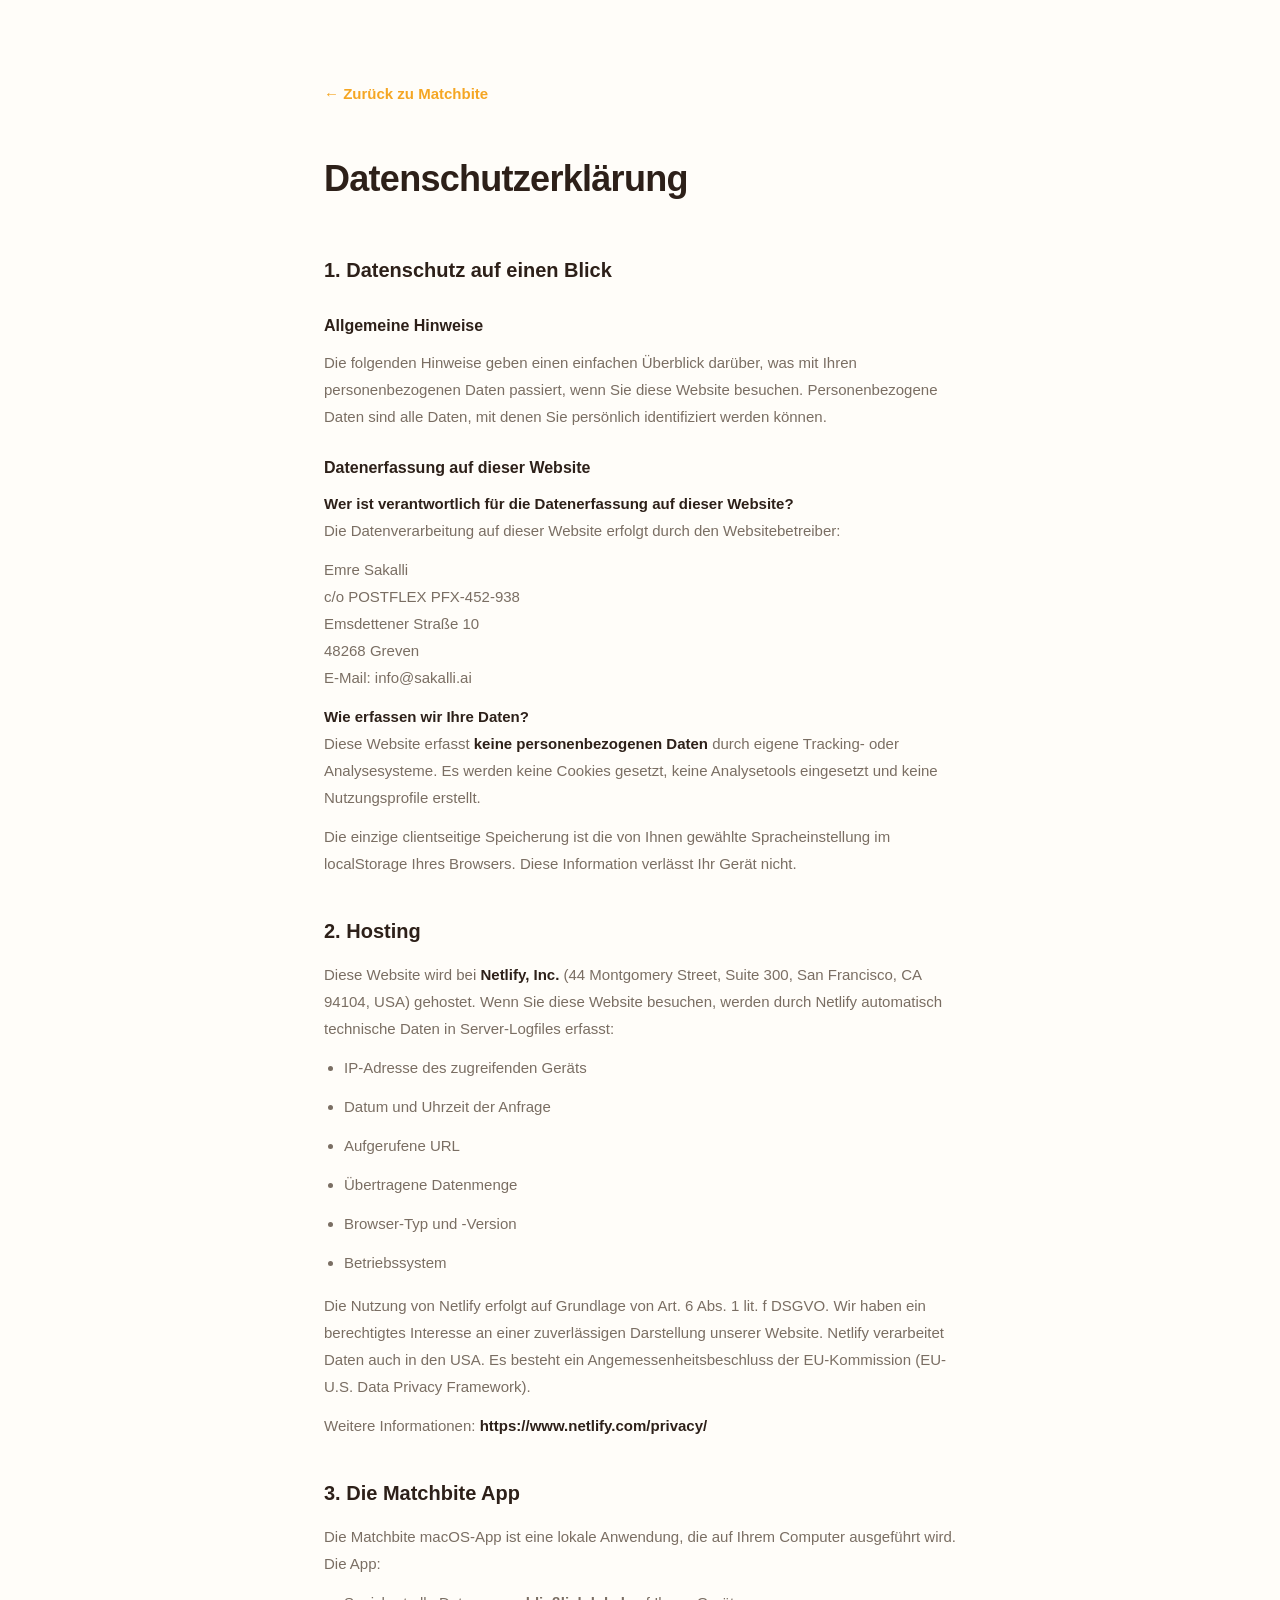
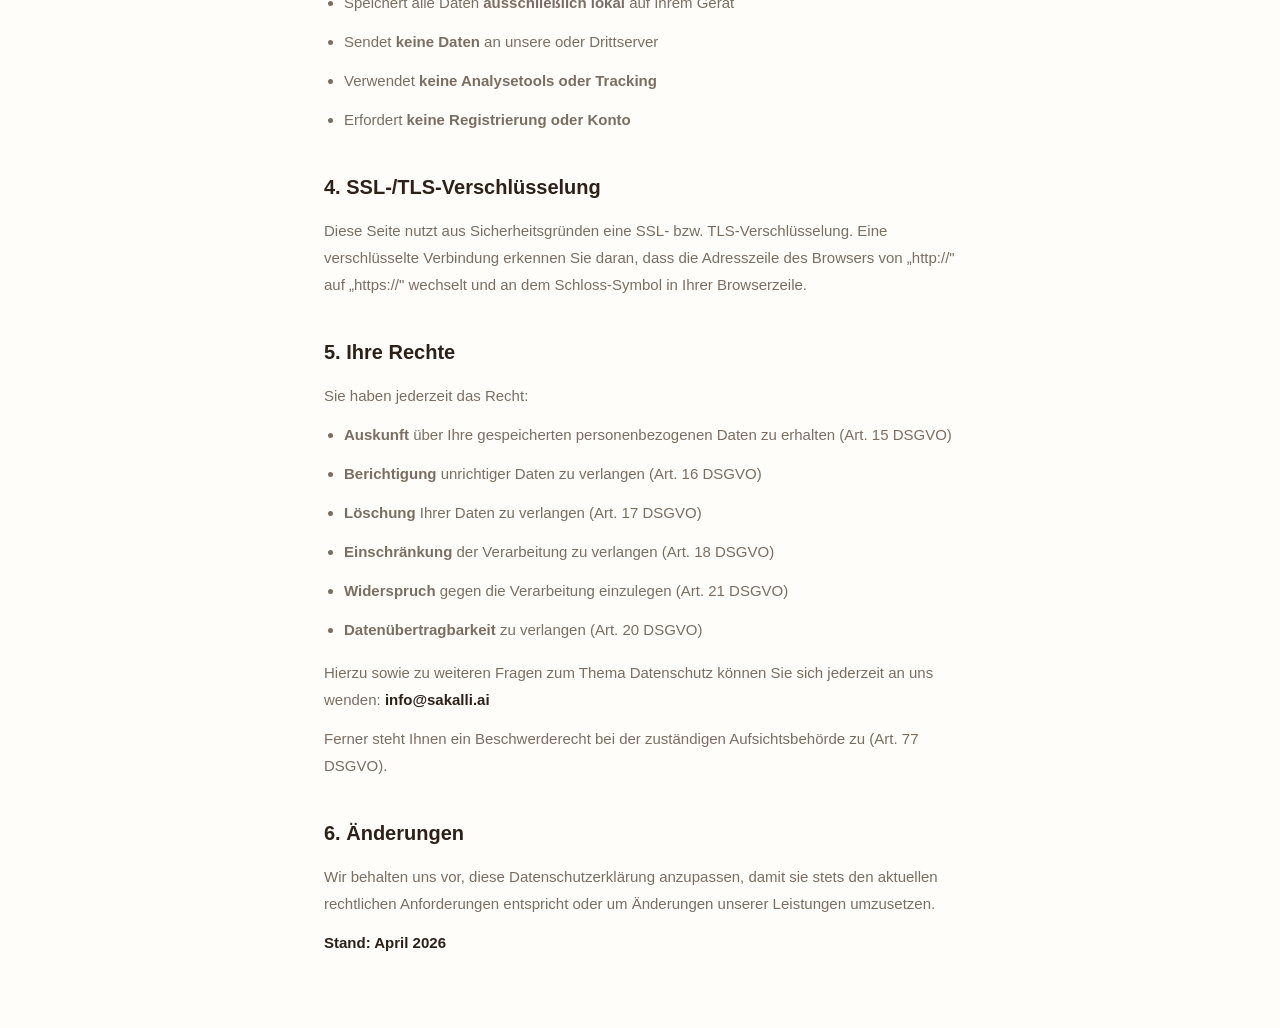
==== datenschutz.html @ 23c4bcbc "Add Impressum and Datenschutz pages Legal requirement for German websites (TMG/DSGVO). Footer links " ====
<!DOCTYPE html>
<html lang="de">
<head>
    <meta charset="UTF-8">
    <meta name="viewport" content="width=device-width, initial-scale=1.0">
    <title>Datenschutzerklärung — Matchbite</title>
    <meta name="robots" content="noindex">
    <link rel="stylesheet" href="css/style.css">
    <link rel="icon" type="image/png" sizes="32x32" href="assets/favicon-32x32.png">
    <style>
        body { overflow: auto; height: auto; }
        .legal-page {
            max-width: 680px;
            margin: 0 auto;
            padding: 80px 24px 60px;
            line-height: 1.8;
        }
        .legal-page a.back {
            display: inline-block;
            margin-bottom: 40px;
            color: var(--amber);
            font-weight: 600;
            font-size: 15px;
        }
        .legal-page a.back:hover { text-decoration: underline; }
        .legal-page h1 {
            font-size: 36px;
            font-weight: 800;
            letter-spacing: -0.02em;
            margin-bottom: 40px;
        }
        .legal-page h2 {
            font-size: 20px;
            font-weight: 700;
            margin-top: 36px;
            margin-bottom: 12px;
        }
        .legal-page h3 {
            font-size: 16px;
            font-weight: 600;
            margin-top: 24px;
            margin-bottom: 8px;
        }
        .legal-page p, .legal-page li { margin-bottom: 12px; color: var(--text-muted); font-size: 15px; }
        .legal-page p strong { color: var(--text-dark); }
        .legal-page ul { padding-left: 20px; margin-bottom: 16px; }
    </style>
</head>
<body>
    <div class="legal-page">
        <a href="/" class="back">&larr; Zurück zu Matchbite</a>
        <h1>Datenschutzerklärung</h1>

        <h2>1. Datenschutz auf einen Blick</h2>

        <h3>Allgemeine Hinweise</h3>
        <p>
            Die folgenden Hinweise geben einen einfachen Überblick darüber, was mit Ihren personenbezogenen Daten passiert, wenn Sie diese Website besuchen. Personenbezogene Daten sind alle Daten, mit denen Sie persönlich identifiziert werden können.
        </p>

        <h3>Datenerfassung auf dieser Website</h3>
        <p>
            <strong>Wer ist verantwortlich für die Datenerfassung auf dieser Website?</strong><br>
            Die Datenverarbeitung auf dieser Website erfolgt durch den Websitebetreiber:
        </p>
        <p>
            Emre Sakalli<br>
            c/o POSTFLEX PFX-452-938<br>
            Emsdettener Straße 10<br>
            48268 Greven<br>
            E-Mail: info@sakalli.ai
        </p>

        <p>
            <strong>Wie erfassen wir Ihre Daten?</strong><br>
            Diese Website erfasst <strong>keine personenbezogenen Daten</strong> durch eigene Tracking- oder Analysesysteme. Es werden keine Cookies gesetzt, keine Analysetools eingesetzt und keine Nutzungsprofile erstellt.
        </p>
        <p>
            Die einzige clientseitige Speicherung ist die von Ihnen gewählte Spracheinstellung im localStorage Ihres Browsers. Diese Information verlässt Ihr Gerät nicht.
        </p>

        <h2>2. Hosting</h2>
        <p>
            Diese Website wird bei <strong>Netlify, Inc.</strong> (44 Montgomery Street, Suite 300, San Francisco, CA 94104, USA) gehostet. Wenn Sie diese Website besuchen, werden durch Netlify automatisch technische Daten in Server-Logfiles erfasst:
        </p>
        <ul>
            <li>IP-Adresse des zugreifenden Geräts</li>
            <li>Datum und Uhrzeit der Anfrage</li>
            <li>Aufgerufene URL</li>
            <li>Übertragene Datenmenge</li>
            <li>Browser-Typ und -Version</li>
            <li>Betriebssystem</li>
        </ul>
        <p>
            Die Nutzung von Netlify erfolgt auf Grundlage von Art. 6 Abs. 1 lit. f DSGVO. Wir haben ein berechtigtes Interesse an einer zuverlässigen Darstellung unserer Website. Netlify verarbeitet Daten auch in den USA. Es besteht ein Angemessenheitsbeschluss der EU-Kommission (EU-U.S. Data Privacy Framework).
        </p>
        <p>
            Weitere Informationen: <strong>https://www.netlify.com/privacy/</strong>
        </p>

        <h2>3. Die Matchbite App</h2>
        <p>
            Die Matchbite macOS-App ist eine lokale Anwendung, die auf Ihrem Computer ausgeführt wird. Die App:
        </p>
        <ul>
            <li>Speichert alle Daten <strong>ausschließlich lokal</strong> auf Ihrem Gerät</li>
            <li>Sendet <strong>keine Daten</strong> an unsere oder Drittserver</li>
            <li>Verwendet <strong>keine Analysetools oder Tracking</strong></li>
            <li>Erfordert <strong>keine Registrierung oder Konto</strong></li>
        </ul>

        <h2>4. SSL-/TLS-Verschlüsselung</h2>
        <p>
            Diese Seite nutzt aus Sicherheitsgründen eine SSL- bzw. TLS-Verschlüsselung. Eine verschlüsselte Verbindung erkennen Sie daran, dass die Adresszeile des Browsers von „http://" auf „https://" wechselt und an dem Schloss-Symbol in Ihrer Browserzeile.
        </p>

        <h2>5. Ihre Rechte</h2>
        <p>Sie haben jederzeit das Recht:</p>
        <ul>
            <li><strong>Auskunft</strong> über Ihre gespeicherten personenbezogenen Daten zu erhalten (Art. 15 DSGVO)</li>
            <li><strong>Berichtigung</strong> unrichtiger Daten zu verlangen (Art. 16 DSGVO)</li>
            <li><strong>Löschung</strong> Ihrer Daten zu verlangen (Art. 17 DSGVO)</li>
            <li><strong>Einschränkung</strong> der Verarbeitung zu verlangen (Art. 18 DSGVO)</li>
            <li><strong>Widerspruch</strong> gegen die Verarbeitung einzulegen (Art. 21 DSGVO)</li>
            <li><strong>Datenübertragbarkeit</strong> zu verlangen (Art. 20 DSGVO)</li>
        </ul>
        <p>
            Hierzu sowie zu weiteren Fragen zum Thema Datenschutz können Sie sich jederzeit an uns wenden: <strong>info@sakalli.ai</strong>
        </p>
        <p>
            Ferner steht Ihnen ein Beschwerderecht bei der zuständigen Aufsichtsbehörde zu (Art. 77 DSGVO).
        </p>

        <h2>6. Änderungen</h2>
        <p>
            Wir behalten uns vor, diese Datenschutzerklärung anzupassen, damit sie stets den aktuellen rechtlichen Anforderungen entspricht oder um Änderungen unserer Leistungen umzusetzen.
        </p>
        <p><strong>Stand: April 2026</strong></p>
    </div>
</body>
</html>
---- css/style.css ----
/* ===== VARIABLES ===== */
:root {
    --amber: #F5A623;
    --amber-light: #FFECD2;
    --amber-dark: #D4891A;
    --coral: #FF6B6B;
    --bg-cream: #FFFDF9;
    --bg-warm: #FFF8F0;
    --bg-gradient: linear-gradient(135deg, #FFF8F0 0%, #FFECD2 50%, #FFE0E0 100%);
    --text-dark: #2D2019;
    --text-muted: #7A6E63;
    --text-light: #A89888;
    --white: #FFFFFF;
    --shadow-sm: 0 2px 8px rgba(45, 32, 25, 0.06);
    --shadow-md: 0 4px 20px rgba(45, 32, 25, 0.1);
    --shadow-lg: 0 8px 40px rgba(45, 32, 25, 0.12);
    --shadow-glow: 0 4px 30px rgba(245, 166, 35, 0.3);
    --radius-sm: 8px;
    --radius-md: 12px;
    --radius-lg: 20px;
    --transition: 0.3s cubic-bezier(0.4, 0, 0.2, 1);
}

/* ===== RESET ===== */
*, *::before, *::after { margin: 0; padding: 0; box-sizing: border-box; }
html { -webkit-text-size-adjust: 100%; }
body {
    font-family: -apple-system, BlinkMacSystemFont, 'SF Pro Display', 'Segoe UI', Roboto, Helvetica, Arial, sans-serif;
    color: var(--text-dark);
    background-color: var(--bg-cream);
    line-height: 1.6;
    overflow: hidden;
    height: 100vh;
    -webkit-font-smoothing: antialiased;
    -moz-osx-font-smoothing: grayscale;
}
img { max-width: 100%; height: auto; display: block; }
a { color: inherit; text-decoration: none; }
button { border: none; background: none; cursor: pointer; font: inherit; color: inherit; }

/* ===== AMBIENT BACKGROUND ===== */

/* Grain texture overlay — subtle premium film grain */
.grain-overlay {
    position: fixed;
    inset: 0;
    z-index: 300;
    pointer-events: none;
    opacity: 0.3;
    mix-blend-mode: multiply;
    background-image: url("data:image/svg+xml,%3Csvg viewBox='0 0 256 256' xmlns='http://www.w3.org/2000/svg'%3E%3Cfilter id='n'%3E%3CfeTurbulence type='fractalNoise' baseFrequency='0.85' numOctaves='4' stitchTiles='stitch'/%3E%3C/filter%3E%3Crect width='100%25' height='100%25' filter='url(%23n)' opacity='1'/%3E%3C/svg%3E");
    background-repeat: repeat;
    background-size: 180px 180px;
}

/* Animated gradient orbs — living background */
.ambient-orbs {
    position: fixed;
    inset: 0;
    z-index: 50;
    pointer-events: none;
    overflow: hidden;
}

.ambient-orb {
    position: absolute;
    border-radius: 50%;
    filter: blur(80px);
    opacity: 0;
    will-change: transform, opacity;
    transition: opacity 1.5s ease;
}

.ambient-orbs.active .ambient-orb {
    opacity: 1;
}

.ambient-orb:nth-child(1) {
    width: 500px; height: 500px;
    background: radial-gradient(circle, rgba(245, 166, 35, 0.2) 0%, transparent 70%);
    top: -10%; right: -5%;
    animation: orbFloat1 18s ease-in-out infinite;
}

.ambient-orb:nth-child(2) {
    width: 450px; height: 450px;
    background: radial-gradient(circle, rgba(255, 140, 100, 0.15) 0%, transparent 70%);
    bottom: -8%; left: -5%;
    animation: orbFloat2 22s ease-in-out infinite;
}

.ambient-orb:nth-child(3) {
    width: 350px; height: 350px;
    background: radial-gradient(circle, rgba(255, 107, 107, 0.1) 0%, transparent 70%);
    top: 40%; left: 30%;
    animation: orbFloat3 25s ease-in-out infinite;
}

.ambient-orb:nth-child(4) {
    width: 300px; height: 300px;
    background: radial-gradient(circle, rgba(245, 200, 80, 0.12) 0%, transparent 70%);
    top: 15%; left: 55%;
    animation: orbFloat4 20s ease-in-out infinite;
}

@keyframes orbFloat1 {
    0%, 100% { transform: translate(0, 0) scale(1); }
    25% { transform: translate(-60px, 40px) scale(1.1); }
    50% { transform: translate(-30px, 80px) scale(0.95); }
    75% { transform: translate(40px, 30px) scale(1.05); }
}

@keyframes orbFloat2 {
    0%, 100% { transform: translate(0, 0) scale(1); }
    25% { transform: translate(50px, -30px) scale(1.08); }
    50% { transform: translate(80px, -60px) scale(0.92); }
    75% { transform: translate(20px, -40px) scale(1.12); }
}

@keyframes orbFloat3 {
    0%, 100% { transform: translate(0, 0) scale(1); }
    33% { transform: translate(-70px, -50px) scale(1.15); }
    66% { transform: translate(50px, 30px) scale(0.9); }
}

@keyframes orbFloat4 {
    0%, 100% { transform: translate(0, 0) scale(1); }
    33% { transform: translate(40px, 50px) scale(0.9); }
    66% { transform: translate(-50px, -30px) scale(1.1); }
}

/* Floating food emojis — ghostly, thematic */
.floating-foods {
    position: fixed;
    inset: 0;
    z-index: 51;
    pointer-events: none;
    overflow: hidden;
}

.floating-food {
    position: absolute;
    font-size: 28px;
    opacity: 0;
    filter: blur(1px);
    will-change: transform;
    transition: opacity 1.5s ease;
    user-select: none;
}

.floating-foods.active .floating-food {
    opacity: 0.08;
}

.floating-food:nth-child(1) { top: 8%; left: 82%; font-size: 32px; animation: foodDrift1 28s linear infinite; }
.floating-food:nth-child(2) { top: 72%; left: 8%; font-size: 24px; animation: foodDrift2 34s linear infinite; }
.floating-food:nth-child(3) { top: 25%; left: 70%; font-size: 20px; animation: foodDrift3 30s linear infinite; }
.floating-food:nth-child(4) { top: 85%; left: 55%; font-size: 26px; animation: foodDrift4 26s linear infinite; }
.floating-food:nth-child(5) { top: 45%; left: 88%; font-size: 22px; animation: foodDrift1 32s linear infinite reverse; }
.floating-food:nth-child(6) { top: 15%; left: 35%; font-size: 18px; animation: foodDrift3 36s linear infinite reverse; }
.floating-food:nth-child(7) { top: 60%; left: 75%; font-size: 30px; animation: foodDrift2 24s linear infinite; }
.floating-food:nth-child(8) { top: 35%; left: 12%; font-size: 22px; animation: foodDrift4 38s linear infinite reverse; }

@keyframes foodDrift1 {
    0%   { transform: translate(0, 0) rotate(0deg); }
    25%  { transform: translate(-30px, -40px) rotate(15deg); }
    50%  { transform: translate(20px, -70px) rotate(-10deg); }
    75%  { transform: translate(-10px, -30px) rotate(20deg); }
    100% { transform: translate(0, 0) rotate(0deg); }
}

@keyframes foodDrift2 {
    0%   { transform: translate(0, 0) rotate(0deg); }
    25%  { transform: translate(40px, 25px) rotate(-12deg); }
    50%  { transform: translate(-20px, 50px) rotate(8deg); }
    75%  { transform: translate(30px, 20px) rotate(-18deg); }
    100% { transform: translate(0, 0) rotate(0deg); }
}

@keyframes foodDrift3 {
    0%   { transform: translate(0, 0) rotate(0deg); }
    33%  { transform: translate(-50px, 30px) rotate(22deg); }
    66%  { transform: translate(30px, -40px) rotate(-15deg); }
    100% { transform: translate(0, 0) rotate(0deg); }
}

@keyframes foodDrift4 {
    0%   { transform: translate(0, 0) rotate(0deg); }
    33%  { transform: translate(25px, -55px) rotate(-20deg); }
    66%  { transform: translate(-40px, 20px) rotate(12deg); }
    100% { transform: translate(0, 0) rotate(0deg); }
}

/* Mouse glow — interactive warmth */
.cursor-glow {
    position: fixed;
    width: 400px; height: 400px;
    border-radius: 50%;
    background: radial-gradient(circle, rgba(245, 166, 35, 0.07) 0%, transparent 65%);
    pointer-events: none;
    z-index: 52;
    transform: translate(-50%, -50%);
    transition: opacity 0.4s ease;
    opacity: 0;
    will-change: left, top;
}

.cursor-glow.active {
    opacity: 1;
}

/* Reduced motion: disable ambient animations */
@media (prefers-reduced-motion: reduce) {
    .ambient-orb, .floating-food { animation: none !important; }
    .cursor-glow { display: none; }
    .grain-overlay { opacity: 0.15; }
}

/* ===== PANELS (stacked, fixed) ===== */
.panel {
    position: fixed;
    inset: 0;
    width: 100%;
    height: 100vh;
    display: flex;
    align-items: center;
    justify-content: center;
    padding: 60px 80px 60px 232px;
    background: #FFF8F0;
    z-index: 1;
    opacity: 0;
    pointer-events: none;
    transform: translateY(100%) scale(0.95);
    will-change: transform, opacity;
}

/* === SECTION BACKGROUNDS — warm color story === */
/* Each panel has layered gradients + soft blobs for depth */

/* Hero: Einladend, warm, golden-peach — "Willkommen" */
#hero {
    background:
        radial-gradient(ellipse 80% 60% at 75% 20%, rgba(255, 200, 120, 0.25) 0%, transparent 60%),
        radial-gradient(ellipse 60% 80% at 15% 80%, rgba(255, 140, 140, 0.12) 0%, transparent 55%),
        radial-gradient(ellipse 50% 50% at 50% 50%, rgba(245, 166, 35, 0.06) 0%, transparent 70%),
        linear-gradient(155deg, #FFFCF5 0%, #FFF3E0 30%, #FFECD2 55%, #FFE4CC 75%, #FFE0D8 100%);
}

/* Problem: Leicht frustriert, wärmer/rötlicher — "Das kennt jeder" */
#problem {
    background:
        radial-gradient(ellipse 70% 50% at 80% 30%, rgba(255, 160, 130, 0.15) 0%, transparent 60%),
        radial-gradient(ellipse 60% 70% at 20% 75%, rgba(245, 166, 35, 0.1) 0%, transparent 55%),
        radial-gradient(ellipse 40% 40% at 50% 10%, rgba(255, 107, 107, 0.06) 0%, transparent 60%),
        linear-gradient(160deg, #FFF8F0 0%, #FFF0E5 25%, #FFE8D8 50%, #FFDFD0 80%, #FFE5DD 100%);
}

/* How it works: Klar, frisch, lösungsorientiert — "So einfach" */
#how-it-works {
    background:
        radial-gradient(ellipse 70% 60% at 25% 25%, rgba(245, 200, 100, 0.15) 0%, transparent 55%),
        radial-gradient(ellipse 50% 60% at 80% 70%, rgba(255, 220, 180, 0.18) 0%, transparent 55%),
        radial-gradient(ellipse 80% 40% at 50% 100%, rgba(245, 166, 35, 0.05) 0%, transparent 50%),
        linear-gradient(145deg, #FFFDF7 0%, #FFF9EE 30%, #FFF5E4 55%, #FFEED4 80%, #FFF2E0 100%);
}

/* Features: Selbstbewusst, warm-golden — "Alles was du brauchst" */
#features {
    background:
        radial-gradient(ellipse 60% 55% at 70% 25%, rgba(245, 180, 80, 0.14) 0%, transparent 55%),
        radial-gradient(ellipse 65% 65% at 25% 70%, rgba(255, 190, 140, 0.12) 0%, transparent 55%),
        radial-gradient(ellipse 40% 40% at 90% 85%, rgba(255, 140, 100, 0.06) 0%, transparent 50%),
        linear-gradient(150deg, #FFF9F0 0%, #FFF2E2 30%, #FFEBD0 55%, #FFE6C8 80%, #FFEAD5 100%);
}

/* Download: Reich, einladend, emotional — "Jetzt loslegen" */
#download {
    background:
        radial-gradient(ellipse 60% 60% at 50% 40%, rgba(245, 166, 35, 0.15) 0%, transparent 55%),
        radial-gradient(ellipse 80% 50% at 20% 20%, rgba(255, 180, 120, 0.18) 0%, transparent 55%),
        radial-gradient(ellipse 70% 50% at 85% 80%, rgba(255, 140, 140, 0.1) 0%, transparent 55%),
        linear-gradient(140deg, #FFF5E8 0%, #FFECD2 25%, #FFE2C0 50%, #FFDCB8 75%, #FFE3CC 100%);
}

/* Active panel: fully visible */
.panel.active {
    opacity: 1;
    pointer-events: all;
    z-index: 5;
    transform: translateY(0) scale(1);
}

/* Panel sliding IN from below (scroll down) */
.panel.slide-in-up {
    z-index: 10;
    pointer-events: none;
    animation: slideInUp 0.75s cubic-bezier(0.16, 1, 0.3, 1) forwards;
}

/* Panel sliding IN from above (scroll up) */
.panel.slide-in-down {
    z-index: 10;
    pointer-events: none;
    animation: slideInDown 0.75s cubic-bezier(0.16, 1, 0.3, 1) forwards;
}

/* Panel sliding OUT to top (scroll down) */
.panel.slide-out-up {
    z-index: 5;
    pointer-events: none;
    animation: slideOutUp 0.75s cubic-bezier(0.16, 1, 0.3, 1) forwards;
}

/* Panel sliding OUT to bottom (scroll up) */
.panel.slide-out-down {
    z-index: 5;
    pointer-events: none;
    animation: slideOutDown 0.75s cubic-bezier(0.16, 1, 0.3, 1) forwards;
}

@keyframes slideInUp {
    0% { transform: translateY(100%); opacity: 1; }
    100% { transform: translateY(0); opacity: 1; }
}

@keyframes slideInDown {
    0% { transform: translateY(-100%); opacity: 1; }
    100% { transform: translateY(0); opacity: 1; }
}

@keyframes slideOutUp {
    0% { transform: translateY(0) scale(1); opacity: 1; filter: blur(0); }
    100% { transform: translateY(-35%) scale(0.88); opacity: 0; filter: blur(6px); }
}

@keyframes slideOutDown {
    0% { transform: translateY(0) scale(1); opacity: 1; filter: blur(0); }
    100% { transform: translateY(35%) scale(0.88); opacity: 0; filter: blur(6px); }
}

/* Reduced motion fallback */
@media (prefers-reduced-motion: reduce) {
    .panel.slide-in-up, .panel.slide-in-down {
        animation: simpleFadeIn 0.3s ease forwards;
    }
    .panel.slide-out-up, .panel.slide-out-down {
        animation: simpleFadeOut 0.3s ease forwards;
    }
    @keyframes simpleFadeIn { from { opacity: 0; } to { opacity: 1; transform: translateY(0) scale(1); } }
    @keyframes simpleFadeOut { from { opacity: 1; } to { opacity: 0; } }
}

.panel-inner {
    width: 100%;
    max-width: 1100px;
    margin: 0 auto;
}

.panel-center { text-align: center; }

/* ===== CONTENT REVEAL (staggered + dramatic) ===== */

/* --- Titles: slide up with blur --- */
.panel .section-title {
    opacity: 0;
    transform: translateY(50px) scale(0.92);
    filter: blur(8px);
    transition: opacity 0.7s cubic-bezier(0.16, 1, 0.3, 1),
                transform 0.7s cubic-bezier(0.16, 1, 0.3, 1),
                filter 0.7s cubic-bezier(0.16, 1, 0.3, 1);
}
.panel .section-subtitle {
    opacity: 0;
    transform: translateY(30px);
    filter: blur(4px);
    transition: opacity 0.6s cubic-bezier(0.16, 1, 0.3, 1),
                transform 0.6s cubic-bezier(0.16, 1, 0.3, 1),
                filter 0.6s cubic-bezier(0.16, 1, 0.3, 1);
}

/* --- Hero content: each child from left --- */
.hero-content > * {
    opacity: 0;
    transform: translateX(-40px) translateY(20px);
    filter: blur(6px);
    transition: opacity 0.65s cubic-bezier(0.16, 1, 0.3, 1),
                transform 0.65s cubic-bezier(0.16, 1, 0.3, 1),
                filter 0.65s cubic-bezier(0.16, 1, 0.3, 1);
}

/* --- Hero visual: scale up from right --- */
.hero-visual {
    opacity: 0;
    transform: translateX(60px) scale(0.85);
    filter: blur(8px);
    transition: opacity 0.8s cubic-bezier(0.16, 1, 0.3, 1),
                transform 0.8s cubic-bezier(0.16, 1, 0.3, 1),
                filter 0.8s cubic-bezier(0.16, 1, 0.3, 1);
}

/* --- Problem cards: pop up with rotation --- */
.problem-card {
    opacity: 0;
    transform: translateY(60px) scale(0.8) rotate(3deg);
    filter: blur(4px);
    transition: opacity 0.6s cubic-bezier(0.16, 1, 0.3, 1),
                transform 0.6s cubic-bezier(0.16, 1, 0.3, 1),
                filter 0.6s cubic-bezier(0.16, 1, 0.3, 1);
}
.problem-card:nth-child(even) {
    transform: translateY(60px) scale(0.8) rotate(-3deg);
}

/* --- Steps: slide from left --- */
.step, .step-preview {
    opacity: 0;
    transform: translateX(-50px) translateY(20px);
    filter: blur(6px);
    transition: opacity 0.6s cubic-bezier(0.16, 1, 0.3, 1),
                transform 0.6s cubic-bezier(0.16, 1, 0.3, 1),
                filter 0.6s cubic-bezier(0.16, 1, 0.3, 1);
}
.step-connector {
    opacity: 0;
    transform: scaleX(0);
    transition: opacity 0.4s ease, transform 0.5s cubic-bezier(0.16, 1, 0.3, 1);
}

/* --- Feature cards: scale up from center --- */
.feature-card {
    opacity: 0;
    transform: translateY(40px) scale(0.75);
    filter: blur(6px);
    transition: opacity 0.6s cubic-bezier(0.16, 1, 0.3, 1),
                transform 0.6s cubic-bezier(0.16, 1, 0.3, 1),
                filter 0.6s cubic-bezier(0.16, 1, 0.3, 1);
}

/* --- Download content: scale + blur --- */
.download-content {
    opacity: 0;
    transform: translateY(40px) scale(0.9);
    filter: blur(10px);
    transition: opacity 0.8s cubic-bezier(0.16, 1, 0.3, 1),
                transform 0.8s cubic-bezier(0.16, 1, 0.3, 1),
                filter 0.8s cubic-bezier(0.16, 1, 0.3, 1);
}

/* === IN-VIEW: everything resolves === */
.panel.in-view .section-title {
    opacity: 1; transform: translateY(0) scale(1); filter: blur(0);
}
.panel.in-view .section-subtitle {
    opacity: 1; transform: translateY(0); filter: blur(0);
    transition-delay: 0.12s;
}
.panel.in-view .hero-content > * {
    opacity: 1; transform: translateX(0) translateY(0); filter: blur(0);
}
.panel.in-view .hero-visual {
    opacity: 1; transform: translateX(0) scale(1); filter: blur(0);
}
.panel.in-view .problem-card,
.panel.in-view .problem-card:nth-child(even) {
    opacity: 1; transform: translateY(0) scale(1) rotate(0deg); filter: blur(0);
}
.panel.in-view .step {
    opacity: 1; transform: translateX(0) translateY(0); filter: blur(0);
}
.panel.in-view .step-connector {
    opacity: 1; transform: scaleX(1);
}
.panel.in-view .feature-card {
    opacity: 1; transform: translateY(0) scale(1); filter: blur(0);
}
.panel.in-view .download-content {
    opacity: 1; transform: translateY(0) scale(1); filter: blur(0);
}

/* === STAGGER DELAYS === */
.panel.in-view .hero-content > *:nth-child(1) { transition-delay: 0.2s; }
.panel.in-view .hero-content > *:nth-child(2) { transition-delay: 0.35s; }
.panel.in-view .hero-content > *:nth-child(3) { transition-delay: 0.5s; }
.panel.in-view .hero-content > *:nth-child(4) { transition-delay: 0.6s; }
.panel.in-view .hero-visual { transition-delay: 0.4s; }

.panel.in-view .problem-card:nth-child(1) { transition-delay: 0.15s; }
.panel.in-view .problem-card:nth-child(2) { transition-delay: 0.25s; }
.panel.in-view .problem-card:nth-child(3) { transition-delay: 0.35s; }
.panel.in-view .problem-card:nth-child(4) { transition-delay: 0.45s; }

.panel.in-view .step:nth-child(1) { transition-delay: 0.15s; }
.panel.in-view .step-connector:nth-child(2) { transition-delay: 0.3s; }
.panel.in-view .step:nth-child(3) { transition-delay: 0.35s; }
.panel.in-view .step-connector:nth-child(4) { transition-delay: 0.5s; }
.panel.in-view .step:nth-child(5) { transition-delay: 0.55s; }

.panel.in-view .feature-card:nth-child(1) { transition-delay: 0.15s; }
.panel.in-view .feature-card:nth-child(2) { transition-delay: 0.25s; }
.panel.in-view .feature-card:nth-child(3) { transition-delay: 0.35s; }
.panel.in-view .feature-card:nth-child(4) { transition-delay: 0.45s; }

/* ===== SIDE NAVIGATION (roller) ===== */
.side-nav {
    position: fixed;
    left: 0;
    top: 0;
    bottom: 0;
    width: 200px;
    display: flex;
    align-items: center;
    justify-content: center;
    z-index: 100;
    border-right: 1px solid rgba(168, 152, 136, 0.1);
}

.side-nav-roller {
    display: flex;
    flex-direction: column;
    align-items: flex-start;
    padding-left: 28px;
    transition: transform 0.5s cubic-bezier(0.4, 0, 0.2, 1);
}

.side-nav-item {
    font-size: 12px;
    font-weight: 600;
    text-transform: uppercase;
    letter-spacing: 0.1em;
    color: var(--text-light);
    padding: 14px 0;
    border-top: 1px solid rgba(168, 152, 136, 0.15);
    white-space: nowrap;
    cursor: pointer;
    transition: all 0.4s cubic-bezier(0.4, 0, 0.2, 1);
    filter: blur(1.5px);
    opacity: 0.4;
    transform: scale(0.9);
    transform-origin: left center;
}

.side-nav-item:first-child { border-top: none; }
.side-nav-item:last-child { border-bottom: 1px solid rgba(168, 152, 136, 0.15); }

.side-nav-item.active {
    font-size: 14px;
    font-weight: 800;
    color: var(--amber);
    filter: blur(0);
    opacity: 1;
    transform: scale(1);
    padding: 16px 0;
}

.side-nav-item.near {
    filter: blur(0.5px);
    opacity: 0.55;
    transform: scale(0.95);
}

.side-nav-item:hover {
    opacity: 0.8;
    filter: blur(0);
}

/* ===== LANGUAGE SWITCHER ===== */
.lang-switcher {
    position: fixed;
    top: 24px;
    right: 24px;
    z-index: 200;
}

.lang-toggle {
    display: flex;
    align-items: center;
    gap: 5px;
    padding: 6px 12px;
    background: rgba(255, 253, 249, 0.8);
    backdrop-filter: blur(12px);
    -webkit-backdrop-filter: blur(12px);
    border-radius: 50px;
    font-size: 12px;
    font-weight: 600;
    transition: var(--transition);
    border: 1px solid rgba(245, 166, 35, 0.15);
}

.lang-toggle:hover {
    background: var(--white);
    border-color: var(--amber);
}

.lang-flag { font-size: 12px; font-weight: 700; color: var(--amber); }

.lang-dropdown {
    position: absolute;
    top: calc(100% + 6px);
    right: 0;
    background: var(--white);
    border-radius: var(--radius-md);
    box-shadow: var(--shadow-lg);
    padding: 4px;
    min-width: 150px;
    opacity: 0;
    visibility: hidden;
    transform: translateY(-6px);
    transition: var(--transition);
    border: 1px solid rgba(245, 166, 35, 0.1);
    max-height: 300px;
    overflow-y: auto;
}

.lang-dropdown.open { opacity: 1; visibility: visible; transform: translateY(0); }

.lang-option {
    display: block; width: 100%; padding: 7px 12px;
    text-align: left; font-size: 13px;
    border-radius: var(--radius-sm); transition: var(--transition);
}
.lang-option:hover { background: var(--amber-light); }
.lang-option.active { color: var(--amber); font-weight: 600; background: var(--amber-light); }

/* ===== BUTTONS ===== */
.btn {
    display: inline-flex; align-items: center; gap: 10px;
    font-weight: 600; border-radius: 50px;
    cursor: pointer; border: none;
    position: relative; overflow: hidden;
    transition: transform 0.3s cubic-bezier(0.16, 1, 0.3, 1), box-shadow 0.3s ease;
}
.btn-primary {
    background: linear-gradient(135deg, var(--amber) 0%, #F7B731 50%, var(--amber-dark) 100%);
    color: var(--white);
    box-shadow: 0 4px 15px rgba(245, 166, 35, 0.35);
}
.btn-primary::before {
    content: '';
    position: absolute;
    top: 0; left: -100%; width: 100%; height: 100%;
    background: linear-gradient(90deg, transparent, rgba(255,255,255,0.25), transparent);
    transition: left 0.5s ease;
}
.btn-primary:hover::before { left: 100%; }
.btn-primary:hover {
    transform: translateY(-3px) scale(1.02);
    box-shadow: 0 8px 30px rgba(245, 166, 35, 0.45);
}
.btn-primary:active { transform: translateY(0) scale(0.98); }
.btn-lg { padding: 16px 36px; font-size: 16px; }
.btn-xl { padding: 20px 48px; font-size: 18px; letter-spacing: 0.01em; }

/* ===== HERO ===== */
#hero .panel-inner {
    display: grid;
    grid-template-columns: 1fr 1fr;
    gap: 80px;
    align-items: center;
}

.hero-badge {
    display: inline-flex; align-items: center; gap: 8px;
    padding: 8px 20px;
    background: rgba(245, 166, 35, 0.12);
    backdrop-filter: blur(8px);
    color: var(--amber-dark);
    border-radius: 50px; font-size: 13px; font-weight: 600;
    margin-bottom: 24px;
    border: 1px solid rgba(245, 166, 35, 0.15);
    letter-spacing: 0.02em;
}

.hero-title {
    font-size: clamp(38px, 5vw, 60px); font-weight: 800;
    line-height: 1.1; margin-bottom: 24px; letter-spacing: -0.03em;
    background: linear-gradient(135deg, var(--text-dark) 0%, #5A3E28 100%);
    -webkit-background-clip: text;
    -webkit-text-fill-color: transparent;
    background-clip: text;
}

.hero-subtitle {
    font-size: clamp(16px, 2vw, 19px); color: var(--text-muted);
    max-width: 480px; margin-bottom: 36px; line-height: 1.75;
}

.hero-actions { display: flex; flex-direction: column; align-items: flex-start; gap: 14px; }
.hero-meta { font-size: 13px; color: var(--text-light); letter-spacing: 0.02em; }
.hero-visual { display: flex; justify-content: center; }

/* ===== MOCKUP ===== */
.hero-phone-mockup {
    width: 320px; background: var(--white);
    border-radius: 24px;
    box-shadow:
        0 0 0 1px rgba(0,0,0,0.03),
        0 4px 8px rgba(0,0,0,0.04),
        0 12px 24px rgba(0,0,0,0.06),
        0 24px 48px rgba(45, 32, 25, 0.08),
        0 0 80px rgba(245, 166, 35, 0.08);
    overflow: visible;
    transform: perspective(1000px) rotateY(-6deg) rotateX(3deg);
    transition: transform 0.8s cubic-bezier(0.16, 1, 0.3, 1);
}
.hero-phone-mockup:hover {
    transform: perspective(1000px) rotateY(0deg) rotateX(0deg) translateY(-4px);
}

.mockup-menubar {
    background: linear-gradient(180deg, #F5F5F5, #EBEBEB);
    padding: 10px 14px; display: flex; justify-content: flex-end;
    border-radius: 24px 24px 0 0;
    border-bottom: 1px solid rgba(0,0,0,0.06);
}
.mockup-menubar-icons { display: flex; align-items: center; }
.mockup-app { padding: 28px; text-align: center; }
.mockup-header { display: flex; align-items: center; justify-content: center; gap: 12px; margin-bottom: 28px; }
.mockup-logo { border-radius: 12px; box-shadow: 0 2px 8px rgba(0,0,0,0.08); }
.mockup-title { font-size: 19px; font-weight: 700; letter-spacing: -0.01em; }
.mockup-card {
    background: linear-gradient(145deg, var(--bg-warm) 0%, #FFF5E8 100%);
    border-radius: 16px;
    padding: 36px 28px; margin-bottom: 24px;
    will-change: transform, opacity;
    border: 1px solid rgba(245, 166, 35, 0.08);
}
.mockup-food-emoji { font-size: 64px; margin-bottom: 10px; }
.mockup-food-name { font-size: 21px; font-weight: 700; letter-spacing: -0.01em; }
.mockup-actions { display: flex; justify-content: center; gap: 28px; }
.mockup-btn {
    width: 56px; height: 56px; border-radius: 50%;
    display: flex; align-items: center; justify-content: center;
    font-size: 24px; font-weight: bold;
}
.mockup-btn-no {
    background: linear-gradient(145deg, #FFF0F0, #FFE4E4);
    color: var(--coral); border: 2px solid rgba(255,107,107,0.2);
    cursor: pointer;
    transition: transform 0.3s cubic-bezier(0.16, 1, 0.3, 1), box-shadow 0.3s ease;
}
.mockup-btn-no:hover {
    transform: scale(1.18) rotate(-5deg);
    box-shadow: 0 6px 20px rgba(255,107,107,0.3);
}
.mockup-btn-no:active { transform: scale(0.92); }
.mockup-btn-yes {
    background: linear-gradient(145deg, #FFF7EC, #FFECD2);
    color: var(--amber); border: 2px solid rgba(245,166,35,0.2);
    cursor: pointer;
    transition: transform 0.3s cubic-bezier(0.16, 1, 0.3, 1), box-shadow 0.3s ease;
}
.mockup-btn-yes:hover {
    transform: scale(1.18) rotate(5deg);
    box-shadow: 0 6px 20px rgba(245,166,35,0.3);
}
.mockup-btn-yes:active { transform: scale(0.92); }

/* ===== SECTION TITLES ===== */
.section-title {
    font-size: clamp(30px, 4.5vw, 48px); font-weight: 800;
    margin-bottom: 14px; letter-spacing: -0.03em;
    background: linear-gradient(135deg, var(--text-dark) 0%, #5A3E28 100%);
    -webkit-background-clip: text;
    -webkit-text-fill-color: transparent;
    background-clip: text;
}
.section-subtitle {
    font-size: 18px; color: var(--text-muted);
    max-width: 520px; margin: 0 auto 52px;
    line-height: 1.7;
}

/* ===== PROBLEM ===== */
.problem-grid { display: grid; grid-template-columns: repeat(2,1fr); gap: 20px; max-width: 840px; margin: 0 auto; }
.problem-card {
    background: rgba(255, 255, 255, 0.7);
    backdrop-filter: blur(16px);
    -webkit-backdrop-filter: blur(16px);
    padding: 32px; border-radius: 20px;
    box-shadow: 0 1px 3px rgba(0,0,0,0.02), 0 4px 16px rgba(0,0,0,0.04);
    transition: transform 0.4s cubic-bezier(0.16, 1, 0.3, 1), box-shadow 0.4s ease;
    border: 1px solid rgba(245,166,35,0.06); text-align: left;
    position: relative; overflow: hidden;
}
.problem-card::before {
    content: ''; position: absolute;
    top: 0; left: 0; right: 0; height: 3px;
    background: linear-gradient(90deg, var(--amber), var(--coral));
    opacity: 0;
    transition: opacity 0.3s ease;
}
.problem-card:hover::before { opacity: 1; }
.problem-card:hover {
    transform: translateY(-6px);
    box-shadow: 0 8px 32px rgba(45, 32, 25, 0.1);
}
.problem-emoji { font-size: 40px; margin-bottom: 14px; }
.problem-quote {
    font-size: 15px; color: var(--text-muted); line-height: 1.7;
    font-style: italic; font-weight: 500;
}

/* ===== STEPS ===== */
.steps { display: flex; align-items: flex-start; justify-content: center; gap: 12px; }
.step {
    flex: 1; max-width: 280px; padding: 32px 28px;
    background: rgba(255, 255, 255, 0.5);
    border-radius: 20px;
    transition: transform 0.4s cubic-bezier(0.16, 1, 0.3, 1), background 0.3s ease;
}
.step:hover {
    background: rgba(255, 255, 255, 0.9);
    transform: translateY(-4px);
}
.step-number {
    display: inline-flex; align-items: center; justify-content: center;
    width: 44px; height: 44px;
    background: linear-gradient(135deg, var(--amber), #F7B731);
    color: var(--white);
    border-radius: 14px; font-size: 17px; font-weight: 700; margin-bottom: 18px;
    box-shadow: 0 4px 12px rgba(245, 166, 35, 0.3);
}
.step-title { font-size: 20px; font-weight: 700; margin-bottom: 10px; letter-spacing: -0.01em; }
.step-desc { font-size: 15px; color: var(--text-muted); line-height: 1.7; }
.step-connector {
    display: flex; align-items: center; padding-top: 48px;
    color: var(--amber);
}

/* Step preview (match screenshot) */
.step-preview {
    margin-top: 14px;
    width: 120px; height: 100px;
    margin-left: auto;
    margin-right: auto;
    border-radius: 12px;
    overflow: hidden;
    box-shadow:
        0 2px 6px rgba(0,0,0,0.05),
        0 6px 16px rgba(0,0,0,0.06);
    background: var(--white);
    border: 1px solid rgba(245,166,35,0.08);
}
.step-preview img {
    width: 100%; height: 100%;
    display: block;
    object-fit: cover;
    object-position: center 25%;
    transition: transform 0.5s cubic-bezier(0.16, 1, 0.3, 1);
}
.step:hover .step-preview img {
    transform: scale(1.06);
}

/* ===== FEATURES ===== */
/* Features grid: top row landscape, bottom row portrait */
.features-grid {
    display: grid;
    grid-template-columns: repeat(2, 1fr);
    gap: 20px;
    max-width: 880px;
    margin: 0 auto;
}
.feature-card {
    background: rgba(255, 255, 255, 0.7);
    backdrop-filter: blur(16px);
    -webkit-backdrop-filter: blur(16px);
    padding: 28px; border-radius: 20px;
    box-shadow: 0 1px 3px rgba(0,0,0,0.02), 0 4px 16px rgba(0,0,0,0.04);
    transition: transform 0.4s cubic-bezier(0.16, 1, 0.3, 1), box-shadow 0.4s ease;
    border: 1px solid rgba(245,166,35,0.06);
    text-align: left;
    position: relative;
}
.feature-card:hover {
    transform: translateY(-5px);
    box-shadow: 0 12px 40px rgba(45, 32, 25, 0.1);
}

/* Shared preview container */
.feature-preview {
    width: 100%;
    border-radius: 12px;
    overflow: hidden;
    margin-bottom: 18px;
    background: linear-gradient(155deg, rgba(250,245,240,0.9) 0%, rgba(255,243,228,0.6) 100%);
    box-shadow: inset 0 1px 2px rgba(0,0,0,0.03);
    border: 1px solid rgba(245,166,35,0.05);
}
.feature-preview img {
    display: block;
    transition: transform 0.5s cubic-bezier(0.16, 1, 0.3, 1);
}
.feature-card:hover .feature-preview img {
    transform: scale(1.04);
}

/* === TOP ROW: Landscape — crop to relevant part === */

/* 1. Menu Bar: show from the very top so macOS bar is visible (638×574) */
.feature-card:nth-child(1) .feature-preview {
    height: 140px;
}
.feature-card:nth-child(1) .feature-preview img {
    width: 100%; height: 100%;
    object-fit: cover;
    object-position: center top;
    border-radius: 8px;
}

/* 2. Notification: cropped banner image (818×255) — zoom into bubble */
.feature-card:nth-child(2) .feature-preview {
    height: 120px;
    display: flex;
    align-items: center;
    justify-content: center;
    padding: 8px;
}
.feature-card:nth-child(2) .feature-preview img {
    width: 100%; height: auto;
    object-fit: contain;
    border-radius: 10px;
    box-shadow: 0 2px 14px rgba(0,0,0,0.07);
}

/* === BOTTOM ROW: Portrait — full app screenshots === */

.feature-card:nth-child(3) .feature-preview,
.feature-card:nth-child(4) .feature-preview {
    height: auto;
    display: flex;
    align-items: center;
    justify-content: center;
    padding: 16px;
}
.feature-card:nth-child(3) .feature-preview img,
.feature-card:nth-child(4) .feature-preview img {
    width: auto;
    max-width: 100%;
    height: auto;
    max-height: 220px;
    object-fit: contain;
    border-radius: 12px;
    box-shadow:
        0 0 0 1px rgba(0,0,0,0.04),
        0 4px 12px rgba(0,0,0,0.06),
        0 12px 28px rgba(0,0,0,0.06);
}

.feature-card h3 { font-size: 18px; font-weight: 700; margin-bottom: 8px; letter-spacing: -0.01em; }
.feature-card p { font-size: 14px; color: var(--text-muted); line-height: 1.7; }

/* Wide feature card (match) — spans full width */
.feature-card-wide {
    grid-column: 1 / -1;
}
.feature-wide-layout {
    display: flex;
    align-items: center;
    gap: 28px;
}
.feature-wide-layout .feature-preview {
    flex-shrink: 0;
    width: 160px; height: 140px;
    margin-bottom: 0;
}
.feature-preview-match img {
    object-fit: cover;
    object-position: center 30%;
    padding: 0 !important;
}
.feature-wide-text {
    flex: 1;
    text-align: left;
}

/* ===== DOWNLOAD ===== */
.download-content { display: flex; flex-direction: column; align-items: center; position: relative; }
.download-logo {
    border-radius: 28px;
    box-shadow:
        0 4px 12px rgba(0,0,0,0.06),
        0 16px 40px rgba(245, 166, 35, 0.15);
    margin-bottom: 36px;
    animation: logoFloat 5s ease-in-out infinite;
}
.download-title {
    font-size: clamp(26px,4vw,40px); font-weight: 800;
    margin-bottom: 18px; letter-spacing: -0.03em; line-height: 1.3;
    background: linear-gradient(135deg, var(--text-dark) 0%, #5A3E28 100%);
    -webkit-background-clip: text;
    -webkit-text-fill-color: transparent;
    background-clip: text;
}
.download-subtitle { font-size: 18px; color: var(--text-muted); margin-bottom: 40px; line-height: 1.7; }
.download-meta {
    display: inline-block; margin-top: 18px;
    font-size: 13px; color: var(--text-light);
    padding: 6px 16px;
    background: rgba(255,255,255,0.5);
    border-radius: 50px;
    letter-spacing: 0.02em;
}

/* ===== FOOTER ===== */
.footer {
    position: absolute; bottom: 0; left: 0; right: 0;
    padding: 24px 40px;
    border-top: 1px solid rgba(168, 152, 136, 0.08);
}
.footer-inner { display: flex; align-items: center; justify-content: center; gap: 32px; flex-wrap: wrap; }
.footer-love { font-size: 13px; color: var(--text-light); letter-spacing: 0.02em; }
.footer-links { display: flex; gap: 24px; }
.footer-links a {
    font-size: 13px; color: var(--text-light);
    transition: color 0.3s ease;
    position: relative;
}
.footer-links a::after {
    content: ''; position: absolute;
    bottom: -2px; left: 0; width: 0; height: 1px;
    background: var(--amber);
    transition: width 0.3s ease;
}
.footer-links a:hover { color: var(--amber); }
.footer-links a:hover::after { width: 100%; }

@keyframes logoFloat {
    0%, 100% { transform: translateY(0) scale(1) rotate(0deg); }
    33% { transform: translateY(-8px) scale(1.02) rotate(1deg); }
    66% { transform: translateY(-4px) scale(1.01) rotate(-0.5deg); }
}

/* ===== RESPONSIVE ===== */
@media (max-width: 900px) {
    .panel { padding: 60px 24px; }
    .side-nav { display: none; }

    #hero .panel-inner {
        grid-template-columns: 1fr; text-align: center; gap: 40px;
    }
    .hero-subtitle { margin-left: auto; margin-right: auto; }
    .hero-actions { align-items: center; }
    .hero-phone-mockup { transform: none; margin: 0 auto; }
    .hero-phone-mockup:hover { transform: translateY(-4px); }
    .steps { flex-direction: column; align-items: center; }
    .step-connector { padding-top: 0; transform: rotate(90deg); }
    .problem-grid, .features-grid { grid-template-columns: 1fr; }
}

@media (max-width: 480px) {
    .hero-title { font-size: 28px; }
    .btn-xl { padding: 16px 28px; font-size: 16px; }
    .problem-card, .feature-card { padding: 22px; }
    .hero-phone-mockup { width: 260px; }
    .section-title { font-size: 26px; }
    .step-number { width: 38px; height: 38px; border-radius: 12px; }
}
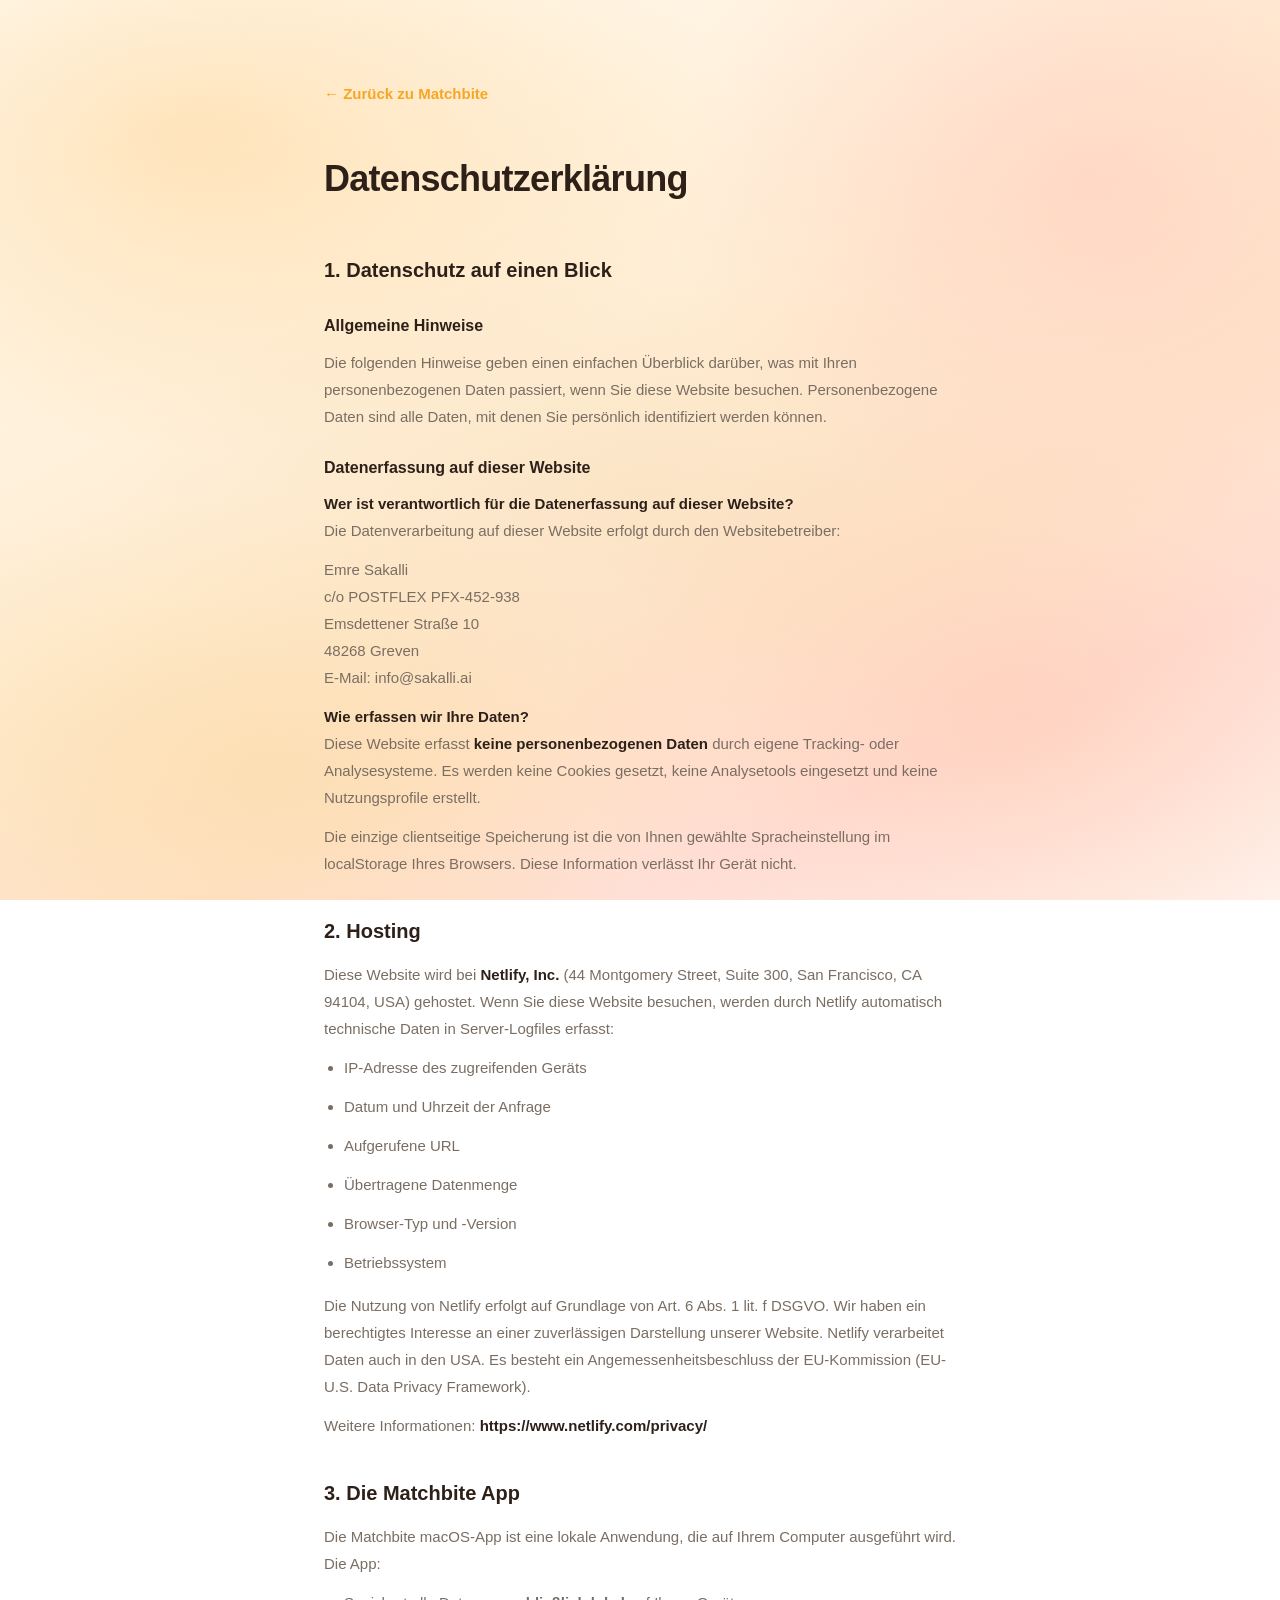
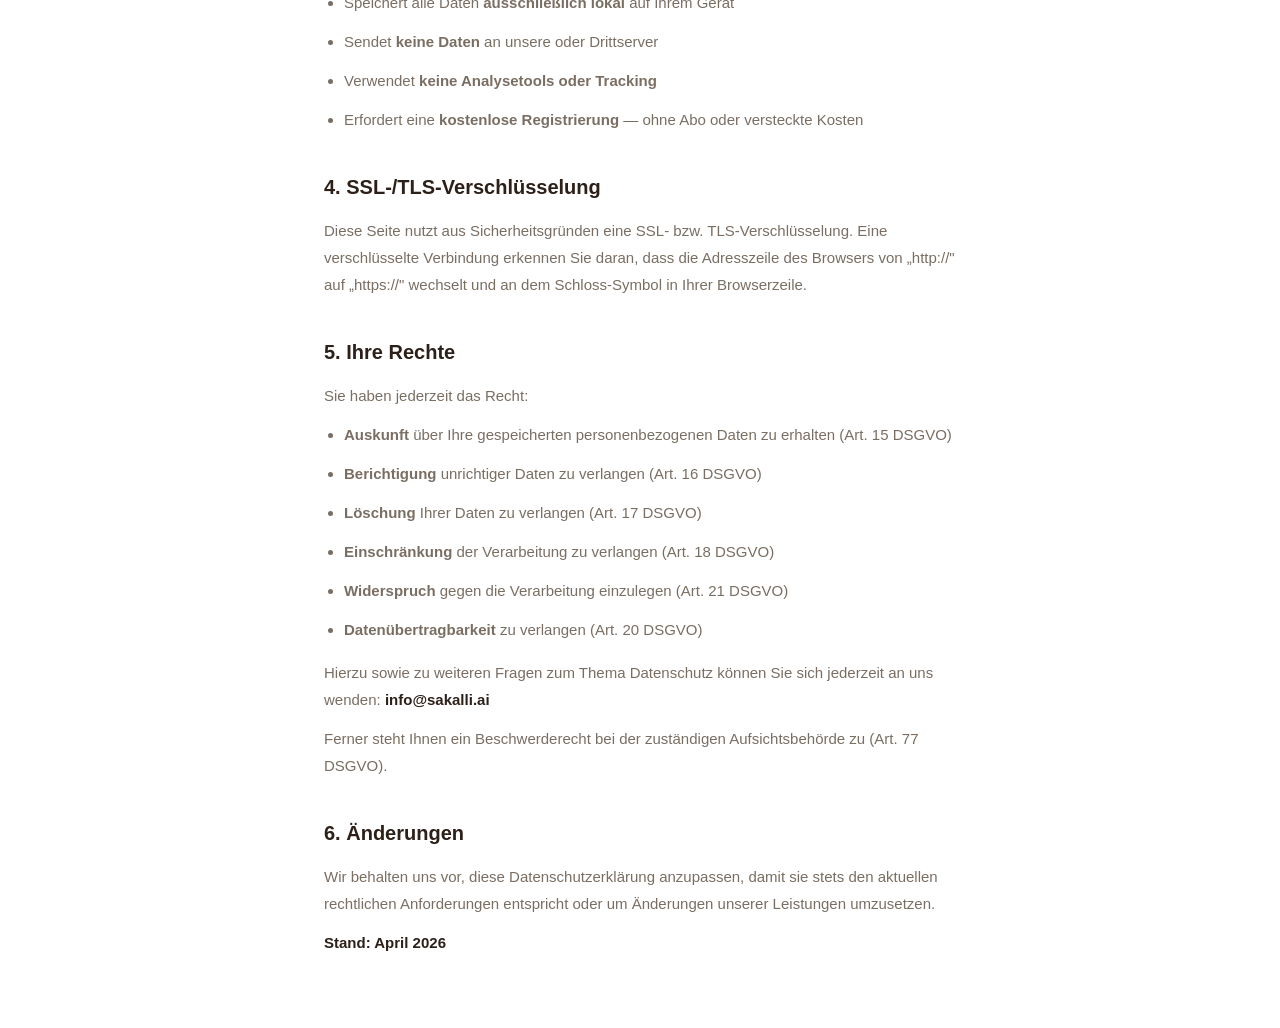
==== commit 97326fe0: "Add SEO optimization, FAQ section, and fix account info - Schema.org structured data (SoftwareApplic" ====
--- a/datenschutz.html
+++ b/datenschutz.html
@@ -106,7 +106,7 @@
             <li>Speichert alle Daten <strong>ausschließlich lokal</strong> auf Ihrem Gerät</li>
             <li>Sendet <strong>keine Daten</strong> an unsere oder Drittserver</li>
             <li>Verwendet <strong>keine Analysetools oder Tracking</strong></li>
-            <li>Erfordert <strong>keine Registrierung oder Konto</strong></li>
+            <li>Erfordert eine <strong>kostenlose Registrierung</strong> — ohne Abo oder versteckte Kosten</li>
         </ul>
 
         <h2>4. SSL-/TLS-Verschlüsselung</h2>
--- a/css/style.css
+++ b/css/style.css
@@ -23,14 +23,22 @@
 
 /* ===== RESET ===== */
 *, *::before, *::after { margin: 0; padding: 0; box-sizing: border-box; }
-html { -webkit-text-size-adjust: 100%; }
+html {
+    -webkit-text-size-adjust: 100%;
+    scroll-behavior: smooth;
+}
 body {
     font-family: -apple-system, BlinkMacSystemFont, 'SF Pro Display', 'Segoe UI', Roboto, Helvetica, Arial, sans-serif;
     color: var(--text-dark);
-    background-color: var(--bg-cream);
+    background:
+        radial-gradient(ellipse 60% 50% at 15% 15%, rgba(255, 200, 120, 0.4) 0%, transparent 70%),
+        radial-gradient(ellipse 50% 60% at 85% 20%, rgba(255, 160, 160, 0.25) 0%, transparent 65%),
+        radial-gradient(ellipse 70% 40% at 50% 55%, rgba(245, 220, 180, 0.35) 0%, transparent 60%),
+        radial-gradient(ellipse 55% 55% at 80% 80%, rgba(255, 180, 140, 0.3) 0%, transparent 65%),
+        radial-gradient(ellipse 60% 50% at 20% 85%, rgba(245, 200, 100, 0.25) 0%, transparent 60%),
+        linear-gradient(155deg, #FFFCF5 0%, #FFF3E0 25%, #FFECD2 45%, #FFE4CC 65%, #FFE0D8 80%, #FFF5F0 100%);
+    background-attachment: fixed;
     line-height: 1.6;
-    overflow: hidden;
-    height: 100vh;
     -webkit-font-smoothing: antialiased;
     -moz-osx-font-smoothing: grayscale;
 }
@@ -40,7 +48,7 @@
 
 /* ===== AMBIENT BACKGROUND ===== */
 
-/* Grain texture overlay — subtle premium film grain */
+/* Grain texture overlay */
 .grain-overlay {
     position: fixed;
     inset: 0;
@@ -76,29 +84,29 @@
 }
 
 .ambient-orb:nth-child(1) {
-    width: 500px; height: 500px;
-    background: radial-gradient(circle, rgba(245, 166, 35, 0.2) 0%, transparent 70%);
+    width: 600px; height: 600px;
+    background: radial-gradient(circle, rgba(245, 166, 35, 0.3) 0%, rgba(255, 200, 100, 0.1) 50%, transparent 70%);
     top: -10%; right: -5%;
     animation: orbFloat1 18s ease-in-out infinite;
 }
 
 .ambient-orb:nth-child(2) {
-    width: 450px; height: 450px;
-    background: radial-gradient(circle, rgba(255, 140, 100, 0.15) 0%, transparent 70%);
+    width: 550px; height: 550px;
+    background: radial-gradient(circle, rgba(255, 140, 100, 0.25) 0%, rgba(255, 180, 150, 0.08) 50%, transparent 70%);
     bottom: -8%; left: -5%;
     animation: orbFloat2 22s ease-in-out infinite;
 }
 
 .ambient-orb:nth-child(3) {
-    width: 350px; height: 350px;
-    background: radial-gradient(circle, rgba(255, 107, 107, 0.1) 0%, transparent 70%);
+    width: 450px; height: 450px;
+    background: radial-gradient(circle, rgba(255, 107, 107, 0.18) 0%, rgba(255, 160, 140, 0.06) 50%, transparent 70%);
     top: 40%; left: 30%;
     animation: orbFloat3 25s ease-in-out infinite;
 }
 
 .ambient-orb:nth-child(4) {
-    width: 300px; height: 300px;
-    background: radial-gradient(circle, rgba(245, 200, 80, 0.12) 0%, transparent 70%);
+    width: 400px; height: 400px;
+    background: radial-gradient(circle, rgba(245, 200, 80, 0.2) 0%, rgba(255, 220, 150, 0.06) 50%, transparent 70%);
     top: 15%; left: 55%;
     animation: orbFloat4 20s ease-in-out infinite;
 }
@@ -129,18 +137,17 @@
     66% { transform: translate(-50px, -30px) scale(1.1); }
 }
 
-/* Floating food emojis — ghostly, thematic */
+/* Floating food emojis — parallax, scattered on sides */
 .floating-foods {
     position: fixed;
     inset: 0;
-    z-index: 51;
+    z-index: 0;
     pointer-events: none;
     overflow: hidden;
 }
 
 .floating-food {
-    position: absolute;
-    font-size: 28px;
+    position: fixed;
     opacity: 0;
     filter: blur(1px);
     will-change: transform;
@@ -149,49 +156,30 @@
 }
 
 .floating-foods.active .floating-food {
-    opacity: 0.08;
-}
-
-.floating-food:nth-child(1) { top: 8%; left: 82%; font-size: 32px; animation: foodDrift1 28s linear infinite; }
-.floating-food:nth-child(2) { top: 72%; left: 8%; font-size: 24px; animation: foodDrift2 34s linear infinite; }
-.floating-food:nth-child(3) { top: 25%; left: 70%; font-size: 20px; animation: foodDrift3 30s linear infinite; }
-.floating-food:nth-child(4) { top: 85%; left: 55%; font-size: 26px; animation: foodDrift4 26s linear infinite; }
-.floating-food:nth-child(5) { top: 45%; left: 88%; font-size: 22px; animation: foodDrift1 32s linear infinite reverse; }
-.floating-food:nth-child(6) { top: 15%; left: 35%; font-size: 18px; animation: foodDrift3 36s linear infinite reverse; }
-.floating-food:nth-child(7) { top: 60%; left: 75%; font-size: 30px; animation: foodDrift2 24s linear infinite; }
-.floating-food:nth-child(8) { top: 35%; left: 12%; font-size: 22px; animation: foodDrift4 38s linear infinite reverse; }
-
-@keyframes foodDrift1 {
-    0%   { transform: translate(0, 0) rotate(0deg); }
-    25%  { transform: translate(-30px, -40px) rotate(15deg); }
-    50%  { transform: translate(20px, -70px) rotate(-10deg); }
-    75%  { transform: translate(-10px, -30px) rotate(20deg); }
-    100% { transform: translate(0, 0) rotate(0deg); }
-}
-
-@keyframes foodDrift2 {
-    0%   { transform: translate(0, 0) rotate(0deg); }
-    25%  { transform: translate(40px, 25px) rotate(-12deg); }
-    50%  { transform: translate(-20px, 50px) rotate(8deg); }
-    75%  { transform: translate(30px, 20px) rotate(-18deg); }
-    100% { transform: translate(0, 0) rotate(0deg); }
-}
-
-@keyframes foodDrift3 {
-    0%   { transform: translate(0, 0) rotate(0deg); }
-    33%  { transform: translate(-50px, 30px) rotate(22deg); }
-    66%  { transform: translate(30px, -40px) rotate(-15deg); }
-    100% { transform: translate(0, 0) rotate(0deg); }
-}
-
-@keyframes foodDrift4 {
-    0%   { transform: translate(0, 0) rotate(0deg); }
-    33%  { transform: translate(25px, -55px) rotate(-20deg); }
-    66%  { transform: translate(-40px, 20px) rotate(12deg); }
-    100% { transform: translate(0, 0) rotate(0deg); }
-}
-
-/* Mouse glow — interactive warmth */
+    opacity: 1;
+}
+
+/* Scattered across entire viewport — avoiding nav area (left 200px) */
+.floating-food:nth-child(1)  { font-size: 42px; top: 3%;   left: 18%;  opacity: 0.10; }
+.floating-food:nth-child(2)  { font-size: 36px; top: 12%;  left: 40%;  opacity: 0.08; filter: blur(2px); }
+.floating-food:nth-child(3)  { font-size: 48px; top: 25%;  left: 65%;  opacity: 0.10; }
+.floating-food:nth-child(4)  { font-size: 34px; top: 8%;   left: 82%;  opacity: 0.09; filter: blur(2.5px); }
+.floating-food:nth-child(5)  { font-size: 40px; top: 40%;  left: 20%;  opacity: 0.10; }
+.floating-food:nth-child(6)  { font-size: 38px; top: 55%;  left: 50%;  opacity: 0.08; filter: blur(2px); }
+.floating-food:nth-child(7)  { font-size: 44px; top: 70%;  left: 75%;  opacity: 0.10; }
+.floating-food:nth-child(8)  { font-size: 36px; top: 85%;  left: 30%;  opacity: 0.09; filter: blur(1.8px); }
+.floating-food:nth-child(9)  { font-size: 40px; top: 95%;  left: 60%;  opacity: 0.10; }
+.floating-food:nth-child(10) { font-size: 34px; top: 18%;  left: 25%;  opacity: 0.08; filter: blur(2px); }
+.floating-food:nth-child(11) { font-size: 46px; top: 35%;  left: 88%;  opacity: 0.10; }
+.floating-food:nth-child(12) { font-size: 32px; top: 48%;  left: 35%;  opacity: 0.08; filter: blur(2.5px); }
+.floating-food:nth-child(13) { font-size: 50px; top: 62%;  left: 90%;  opacity: 0.11; }
+.floating-food:nth-child(14) { font-size: 38px; top: 78%;  left: 15%;  opacity: 0.09; filter: blur(1.5px); }
+.floating-food:nth-child(15) { font-size: 36px; top: 30%;  left: 45%;  opacity: 0.08; }
+.floating-food:nth-child(16) { font-size: 42px; top: 50%;  left: 72%;  opacity: 0.10; filter: blur(2px); }
+.floating-food:nth-child(17) { font-size: 44px; top: 15%;  left: 55%;  opacity: 0.09; }
+.floating-food:nth-child(18) { font-size: 30px; top: 88%;  left: 85%;  opacity: 0.08; filter: blur(2.5px); }
+
+/* Mouse glow */
 .cursor-glow {
     position: fixed;
     width: 400px; height: 400px;
@@ -209,159 +197,55 @@
     opacity: 1;
 }
 
-/* Reduced motion: disable ambient animations */
+/* Reduced motion */
 @media (prefers-reduced-motion: reduce) {
     .ambient-orb, .floating-food { animation: none !important; }
     .cursor-glow { display: none; }
     .grain-overlay { opacity: 0.15; }
-}
-
-/* ===== PANELS (stacked, fixed) ===== */
-.panel {
-    position: fixed;
-    inset: 0;
+    .section .section-title,
+    .section .section-subtitle,
+    .hero-content > *,
+    .hero-visual,
+    .problem-card,
+    .step, .step-preview, .step-connector,
+    .feature-card,
+    .download-content {
+        opacity: 1 !important;
+        transform: none !important;
+        filter: none !important;
+        transition: none !important;
+    }
+}
+
+/* ===== SECTIONS (normal flow, scrollable) ===== */
+.section {
+    position: relative;
     width: 100%;
-    height: 100vh;
+    min-height: 100vh;
     display: flex;
     align-items: center;
     justify-content: center;
-    padding: 60px 80px 60px 232px;
-    background: #FFF8F0;
-    z-index: 1;
-    opacity: 0;
-    pointer-events: none;
-    transform: translateY(100%) scale(0.95);
-    will-change: transform, opacity;
-}
-
-/* === SECTION BACKGROUNDS — warm color story === */
-/* Each panel has layered gradients + soft blobs for depth */
-
-/* Hero: Einladend, warm, golden-peach — "Willkommen" */
-#hero {
-    background:
-        radial-gradient(ellipse 80% 60% at 75% 20%, rgba(255, 200, 120, 0.25) 0%, transparent 60%),
-        radial-gradient(ellipse 60% 80% at 15% 80%, rgba(255, 140, 140, 0.12) 0%, transparent 55%),
-        radial-gradient(ellipse 50% 50% at 50% 50%, rgba(245, 166, 35, 0.06) 0%, transparent 70%),
-        linear-gradient(155deg, #FFFCF5 0%, #FFF3E0 30%, #FFECD2 55%, #FFE4CC 75%, #FFE0D8 100%);
-}
-
-/* Problem: Leicht frustriert, wärmer/rötlicher — "Das kennt jeder" */
-#problem {
-    background:
-        radial-gradient(ellipse 70% 50% at 80% 30%, rgba(255, 160, 130, 0.15) 0%, transparent 60%),
-        radial-gradient(ellipse 60% 70% at 20% 75%, rgba(245, 166, 35, 0.1) 0%, transparent 55%),
-        radial-gradient(ellipse 40% 40% at 50% 10%, rgba(255, 107, 107, 0.06) 0%, transparent 60%),
-        linear-gradient(160deg, #FFF8F0 0%, #FFF0E5 25%, #FFE8D8 50%, #FFDFD0 80%, #FFE5DD 100%);
-}
-
-/* How it works: Klar, frisch, lösungsorientiert — "So einfach" */
-#how-it-works {
-    background:
-        radial-gradient(ellipse 70% 60% at 25% 25%, rgba(245, 200, 100, 0.15) 0%, transparent 55%),
-        radial-gradient(ellipse 50% 60% at 80% 70%, rgba(255, 220, 180, 0.18) 0%, transparent 55%),
-        radial-gradient(ellipse 80% 40% at 50% 100%, rgba(245, 166, 35, 0.05) 0%, transparent 50%),
-        linear-gradient(145deg, #FFFDF7 0%, #FFF9EE 30%, #FFF5E4 55%, #FFEED4 80%, #FFF2E0 100%);
-}
-
-/* Features: Selbstbewusst, warm-golden — "Alles was du brauchst" */
-#features {
-    background:
-        radial-gradient(ellipse 60% 55% at 70% 25%, rgba(245, 180, 80, 0.14) 0%, transparent 55%),
-        radial-gradient(ellipse 65% 65% at 25% 70%, rgba(255, 190, 140, 0.12) 0%, transparent 55%),
-        radial-gradient(ellipse 40% 40% at 90% 85%, rgba(255, 140, 100, 0.06) 0%, transparent 50%),
-        linear-gradient(150deg, #FFF9F0 0%, #FFF2E2 30%, #FFEBD0 55%, #FFE6C8 80%, #FFEAD5 100%);
-}
-
-/* Download: Reich, einladend, emotional — "Jetzt loslegen" */
-#download {
-    background:
-        radial-gradient(ellipse 60% 60% at 50% 40%, rgba(245, 166, 35, 0.15) 0%, transparent 55%),
-        radial-gradient(ellipse 80% 50% at 20% 20%, rgba(255, 180, 120, 0.18) 0%, transparent 55%),
-        radial-gradient(ellipse 70% 50% at 85% 80%, rgba(255, 140, 140, 0.1) 0%, transparent 55%),
-        linear-gradient(140deg, #FFF5E8 0%, #FFECD2 25%, #FFE2C0 50%, #FFDCB8 75%, #FFE3CC 100%);
-}
-
-/* Active panel: fully visible */
-.panel.active {
-    opacity: 1;
-    pointer-events: all;
-    z-index: 5;
-    transform: translateY(0) scale(1);
-}
-
-/* Panel sliding IN from below (scroll down) */
-.panel.slide-in-up {
-    z-index: 10;
-    pointer-events: none;
-    animation: slideInUp 0.75s cubic-bezier(0.16, 1, 0.3, 1) forwards;
-}
-
-/* Panel sliding IN from above (scroll up) */
-.panel.slide-in-down {
-    z-index: 10;
-    pointer-events: none;
-    animation: slideInDown 0.75s cubic-bezier(0.16, 1, 0.3, 1) forwards;
-}
-
-/* Panel sliding OUT to top (scroll down) */
-.panel.slide-out-up {
-    z-index: 5;
-    pointer-events: none;
-    animation: slideOutUp 0.75s cubic-bezier(0.16, 1, 0.3, 1) forwards;
-}
-
-/* Panel sliding OUT to bottom (scroll up) */
-.panel.slide-out-down {
-    z-index: 5;
-    pointer-events: none;
-    animation: slideOutDown 0.75s cubic-bezier(0.16, 1, 0.3, 1) forwards;
-}
-
-@keyframes slideInUp {
-    0% { transform: translateY(100%); opacity: 1; }
-    100% { transform: translateY(0); opacity: 1; }
-}
-
-@keyframes slideInDown {
-    0% { transform: translateY(-100%); opacity: 1; }
-    100% { transform: translateY(0); opacity: 1; }
-}
-
-@keyframes slideOutUp {
-    0% { transform: translateY(0) scale(1); opacity: 1; filter: blur(0); }
-    100% { transform: translateY(-35%) scale(0.88); opacity: 0; filter: blur(6px); }
-}
-
-@keyframes slideOutDown {
-    0% { transform: translateY(0) scale(1); opacity: 1; filter: blur(0); }
-    100% { transform: translateY(35%) scale(0.88); opacity: 0; filter: blur(6px); }
-}
-
-/* Reduced motion fallback */
-@media (prefers-reduced-motion: reduce) {
-    .panel.slide-in-up, .panel.slide-in-down {
-        animation: simpleFadeIn 0.3s ease forwards;
-    }
-    .panel.slide-out-up, .panel.slide-out-down {
-        animation: simpleFadeOut 0.3s ease forwards;
-    }
-    @keyframes simpleFadeIn { from { opacity: 0; } to { opacity: 1; transform: translateY(0) scale(1); } }
-    @keyframes simpleFadeOut { from { opacity: 1; } to { opacity: 0; } }
-}
-
-.panel-inner {
+    padding: 80px 80px 80px 232px;
+    z-index: 2;
+    background: rgba(255, 252, 247, 0.45);
+    backdrop-filter: blur(2px);
+    -webkit-backdrop-filter: blur(2px);
+}
+
+.section-inner {
     width: 100%;
     max-width: 1100px;
     margin: 0 auto;
-}
-
-.panel-center { text-align: center; }
-
-/* ===== CONTENT REVEAL (staggered + dramatic) ===== */
-
-/* --- Titles: slide up with blur --- */
-.panel .section-title {
+    position: relative;
+    z-index: 3;
+}
+
+.section-center { text-align: center; }
+
+/* ===== CONTENT REVEAL (scroll-triggered) ===== */
+
+/* --- Titles: scale + blur from below --- */
+.section .section-title {
     opacity: 0;
     transform: translateY(50px) scale(0.92);
     filter: blur(8px);
@@ -369,7 +253,7 @@
                 transform 0.7s cubic-bezier(0.16, 1, 0.3, 1),
                 filter 0.7s cubic-bezier(0.16, 1, 0.3, 1);
 }
-.panel .section-subtitle {
+.section .section-subtitle {
     opacity: 0;
     transform: translateY(30px);
     filter: blur(4px);
@@ -447,60 +331,60 @@
 }
 
 /* === IN-VIEW: everything resolves === */
-.panel.in-view .section-title {
+.section.in-view .section-title {
     opacity: 1; transform: translateY(0) scale(1); filter: blur(0);
 }
-.panel.in-view .section-subtitle {
+.section.in-view .section-subtitle {
     opacity: 1; transform: translateY(0); filter: blur(0);
     transition-delay: 0.12s;
 }
-.panel.in-view .hero-content > * {
+.section.in-view .hero-content > * {
     opacity: 1; transform: translateX(0) translateY(0); filter: blur(0);
 }
-.panel.in-view .hero-visual {
+.section.in-view .hero-visual {
     opacity: 1; transform: translateX(0) scale(1); filter: blur(0);
 }
-.panel.in-view .problem-card,
-.panel.in-view .problem-card:nth-child(even) {
+.section.in-view .problem-card,
+.section.in-view .problem-card:nth-child(even) {
     opacity: 1; transform: translateY(0) scale(1) rotate(0deg); filter: blur(0);
 }
-.panel.in-view .step {
+.section.in-view .step {
     opacity: 1; transform: translateX(0) translateY(0); filter: blur(0);
 }
-.panel.in-view .step-connector {
+.section.in-view .step-connector {
     opacity: 1; transform: scaleX(1);
 }
-.panel.in-view .feature-card {
+.section.in-view .feature-card {
     opacity: 1; transform: translateY(0) scale(1); filter: blur(0);
 }
-.panel.in-view .download-content {
+.section.in-view .download-content {
     opacity: 1; transform: translateY(0) scale(1); filter: blur(0);
 }
 
 /* === STAGGER DELAYS === */
-.panel.in-view .hero-content > *:nth-child(1) { transition-delay: 0.2s; }
-.panel.in-view .hero-content > *:nth-child(2) { transition-delay: 0.35s; }
-.panel.in-view .hero-content > *:nth-child(3) { transition-delay: 0.5s; }
-.panel.in-view .hero-content > *:nth-child(4) { transition-delay: 0.6s; }
-.panel.in-view .hero-visual { transition-delay: 0.4s; }
-
-.panel.in-view .problem-card:nth-child(1) { transition-delay: 0.15s; }
-.panel.in-view .problem-card:nth-child(2) { transition-delay: 0.25s; }
-.panel.in-view .problem-card:nth-child(3) { transition-delay: 0.35s; }
-.panel.in-view .problem-card:nth-child(4) { transition-delay: 0.45s; }
-
-.panel.in-view .step:nth-child(1) { transition-delay: 0.15s; }
-.panel.in-view .step-connector:nth-child(2) { transition-delay: 0.3s; }
-.panel.in-view .step:nth-child(3) { transition-delay: 0.35s; }
-.panel.in-view .step-connector:nth-child(4) { transition-delay: 0.5s; }
-.panel.in-view .step:nth-child(5) { transition-delay: 0.55s; }
-
-.panel.in-view .feature-card:nth-child(1) { transition-delay: 0.15s; }
-.panel.in-view .feature-card:nth-child(2) { transition-delay: 0.25s; }
-.panel.in-view .feature-card:nth-child(3) { transition-delay: 0.35s; }
-.panel.in-view .feature-card:nth-child(4) { transition-delay: 0.45s; }
-
-/* ===== SIDE NAVIGATION (roller) ===== */
+.section.in-view .hero-content > *:nth-child(1) { transition-delay: 0.2s; }
+.section.in-view .hero-content > *:nth-child(2) { transition-delay: 0.35s; }
+.section.in-view .hero-content > *:nth-child(3) { transition-delay: 0.5s; }
+.section.in-view .hero-content > *:nth-child(4) { transition-delay: 0.6s; }
+.section.in-view .hero-visual { transition-delay: 0.4s; }
+
+.section.in-view .problem-card:nth-child(1) { transition-delay: 0.15s; }
+.section.in-view .problem-card:nth-child(2) { transition-delay: 0.25s; }
+.section.in-view .problem-card:nth-child(3) { transition-delay: 0.35s; }
+.section.in-view .problem-card:nth-child(4) { transition-delay: 0.45s; }
+
+.section.in-view .step:nth-child(1) { transition-delay: 0.15s; }
+.section.in-view .step-connector:nth-child(2) { transition-delay: 0.3s; }
+.section.in-view .step:nth-child(3) { transition-delay: 0.35s; }
+.section.in-view .step-connector:nth-child(4) { transition-delay: 0.5s; }
+.section.in-view .step:nth-child(5) { transition-delay: 0.55s; }
+
+.section.in-view .feature-card:nth-child(1) { transition-delay: 0.15s; }
+.section.in-view .feature-card:nth-child(2) { transition-delay: 0.25s; }
+.section.in-view .feature-card:nth-child(3) { transition-delay: 0.35s; }
+.section.in-view .feature-card:nth-child(4) { transition-delay: 0.45s; }
+
+/* ===== SIDE NAVIGATION ===== */
 .side-nav {
     position: fixed;
     left: 0;
@@ -511,7 +395,9 @@
     align-items: center;
     justify-content: center;
     z-index: 100;
-    border-right: 1px solid rgba(168, 152, 136, 0.1);
+    background: linear-gradient(90deg, rgba(255, 252, 245, 0.6) 0%, transparent 100%);
+    backdrop-filter: blur(4px);
+    -webkit-backdrop-filter: blur(4px);
 }
 
 .side-nav-roller {
@@ -519,7 +405,6 @@
     flex-direction: column;
     align-items: flex-start;
     padding-left: 28px;
-    transition: transform 0.5s cubic-bezier(0.4, 0, 0.2, 1);
 }
 
 .side-nav-item {
@@ -533,7 +418,6 @@
     white-space: nowrap;
     cursor: pointer;
     transition: all 0.4s cubic-bezier(0.4, 0, 0.2, 1);
-    filter: blur(1.5px);
     opacity: 0.4;
     transform: scale(0.9);
     transform-origin: left center;
@@ -546,21 +430,18 @@
     font-size: 14px;
     font-weight: 800;
     color: var(--amber);
-    filter: blur(0);
     opacity: 1;
     transform: scale(1);
     padding: 16px 0;
 }
 
 .side-nav-item.near {
-    filter: blur(0.5px);
     opacity: 0.55;
     transform: scale(0.95);
 }
 
 .side-nav-item:hover {
     opacity: 0.8;
-    filter: blur(0);
 }
 
 /* ===== LANGUAGE SWITCHER ===== */
@@ -651,7 +532,7 @@
 .btn-xl { padding: 20px 48px; font-size: 18px; letter-spacing: 0.01em; }
 
 /* ===== HERO ===== */
-#hero .panel-inner {
+#hero .section-inner {
     display: grid;
     grid-template-columns: 1fr 1fr;
     gap: 80px;
@@ -827,7 +708,7 @@
     color: var(--amber);
 }
 
-/* Step preview (match screenshot) */
+/* Step preview */
 .step-preview {
     margin-top: 14px;
     width: 120px; height: 100px;
@@ -853,7 +734,6 @@
 }
 
 /* ===== FEATURES ===== */
-/* Features grid: top row landscape, bottom row portrait */
 .features-grid {
     display: grid;
     grid-template-columns: repeat(2, 1fr);
@@ -877,7 +757,6 @@
     box-shadow: 0 12px 40px rgba(45, 32, 25, 0.1);
 }
 
-/* Shared preview container */
 .feature-preview {
     width: 100%;
     border-radius: 12px;
@@ -895,9 +774,7 @@
     transform: scale(1.04);
 }
 
-/* === TOP ROW: Landscape — crop to relevant part === */
-
-/* 1. Menu Bar: show from the very top so macOS bar is visible (638×574) */
+/* Top row landscape */
 .feature-card:nth-child(1) .feature-preview {
     height: 140px;
 }
@@ -908,7 +785,6 @@
     border-radius: 8px;
 }
 
-/* 2. Notification: cropped banner image (818×255) — zoom into bubble */
 .feature-card:nth-child(2) .feature-preview {
     height: 120px;
     display: flex;
@@ -923,8 +799,7 @@
     box-shadow: 0 2px 14px rgba(0,0,0,0.07);
 }
 
-/* === BOTTOM ROW: Portrait — full app screenshots === */
-
+/* Bottom row portrait */
 .feature-card:nth-child(3) .feature-preview,
 .feature-card:nth-child(4) .feature-preview {
     height: auto;
@@ -950,7 +825,7 @@
 .feature-card h3 { font-size: 18px; font-weight: 700; margin-bottom: 8px; letter-spacing: -0.01em; }
 .feature-card p { font-size: 14px; color: var(--text-muted); line-height: 1.7; }
 
-/* Wide feature card (match) — spans full width */
+/* Wide feature card */
 .feature-card-wide {
     grid-column: 1 / -1;
 }
@@ -972,6 +847,81 @@
 .feature-wide-text {
     flex: 1;
     text-align: left;
+}
+
+/* ===== FAQ ===== */
+.faq-list {
+    max-width: 720px;
+    margin: 0 auto;
+    display: flex;
+    flex-direction: column;
+    gap: 12px;
+}
+
+.faq-item {
+    background: rgba(255, 255, 255, 0.7);
+    backdrop-filter: blur(16px);
+    -webkit-backdrop-filter: blur(16px);
+    border-radius: 16px;
+    box-shadow: 0 1px 3px rgba(0,0,0,0.02), 0 4px 16px rgba(0,0,0,0.04);
+    border: 1px solid rgba(245,166,35,0.06);
+    overflow: hidden;
+    transition: box-shadow 0.3s ease, transform 0.3s ease;
+}
+
+.faq-item:hover {
+    box-shadow: 0 4px 20px rgba(45, 32, 25, 0.08);
+}
+
+.faq-question {
+    width: 100%;
+    display: flex;
+    align-items: center;
+    justify-content: space-between;
+    gap: 16px;
+    padding: 22px 28px;
+    font-size: 16px;
+    font-weight: 600;
+    color: var(--text-dark);
+    text-align: left;
+    cursor: pointer;
+    transition: color 0.3s ease;
+    background: none;
+    border: none;
+    font-family: inherit;
+}
+
+.faq-question:hover {
+    color: var(--amber-dark);
+}
+
+.faq-chevron {
+    flex-shrink: 0;
+    color: var(--text-light);
+    transition: transform 0.3s cubic-bezier(0.4, 0, 0.2, 1), color 0.3s ease;
+}
+
+.faq-item.open .faq-chevron {
+    transform: rotate(180deg);
+    color: var(--amber);
+}
+
+.faq-answer {
+    max-height: 0;
+    overflow: hidden;
+    transition: max-height 0.4s cubic-bezier(0.4, 0, 0.2, 1), padding 0.3s ease;
+    padding: 0 28px;
+}
+
+.faq-item.open .faq-answer {
+    max-height: 200px;
+    padding: 0 28px 22px;
+}
+
+.faq-answer p {
+    font-size: 15px;
+    color: var(--text-muted);
+    line-height: 1.7;
 }
 
 /* ===== DOWNLOAD ===== */
@@ -1002,10 +952,22 @@
     letter-spacing: 0.02em;
 }
 
+/* ===== DOWNLOAD SECTION LAYOUT ===== */
+#download .section-inner {
+    display: flex;
+    flex-direction: column;
+    min-height: calc(100vh - 160px);
+}
+#download .download-content {
+    flex: 1;
+    justify-content: center;
+}
+
 /* ===== FOOTER ===== */
 .footer {
-    position: absolute; bottom: 0; left: 0; right: 0;
+    width: 100%;
     padding: 24px 40px;
+    margin-top: auto;
     border-top: 1px solid rgba(168, 152, 136, 0.08);
 }
 .footer-inner { display: flex; align-items: center; justify-content: center; gap: 32px; flex-wrap: wrap; }
@@ -1033,10 +995,10 @@
 
 /* ===== RESPONSIVE ===== */
 @media (max-width: 900px) {
-    .panel { padding: 60px 24px; }
+    .section { padding: 60px 24px; }
     .side-nav { display: none; }
 
-    #hero .panel-inner {
+    #hero .section-inner {
         grid-template-columns: 1fr; text-align: center; gap: 40px;
     }
     .hero-subtitle { margin-left: auto; margin-right: auto; }
@@ -1046,6 +1008,8 @@
     .steps { flex-direction: column; align-items: center; }
     .step-connector { padding-top: 0; transform: rotate(90deg); }
     .problem-grid, .features-grid { grid-template-columns: 1fr; }
+
+    .floating-food { display: none; }
 }
 
 @media (max-width: 480px) {
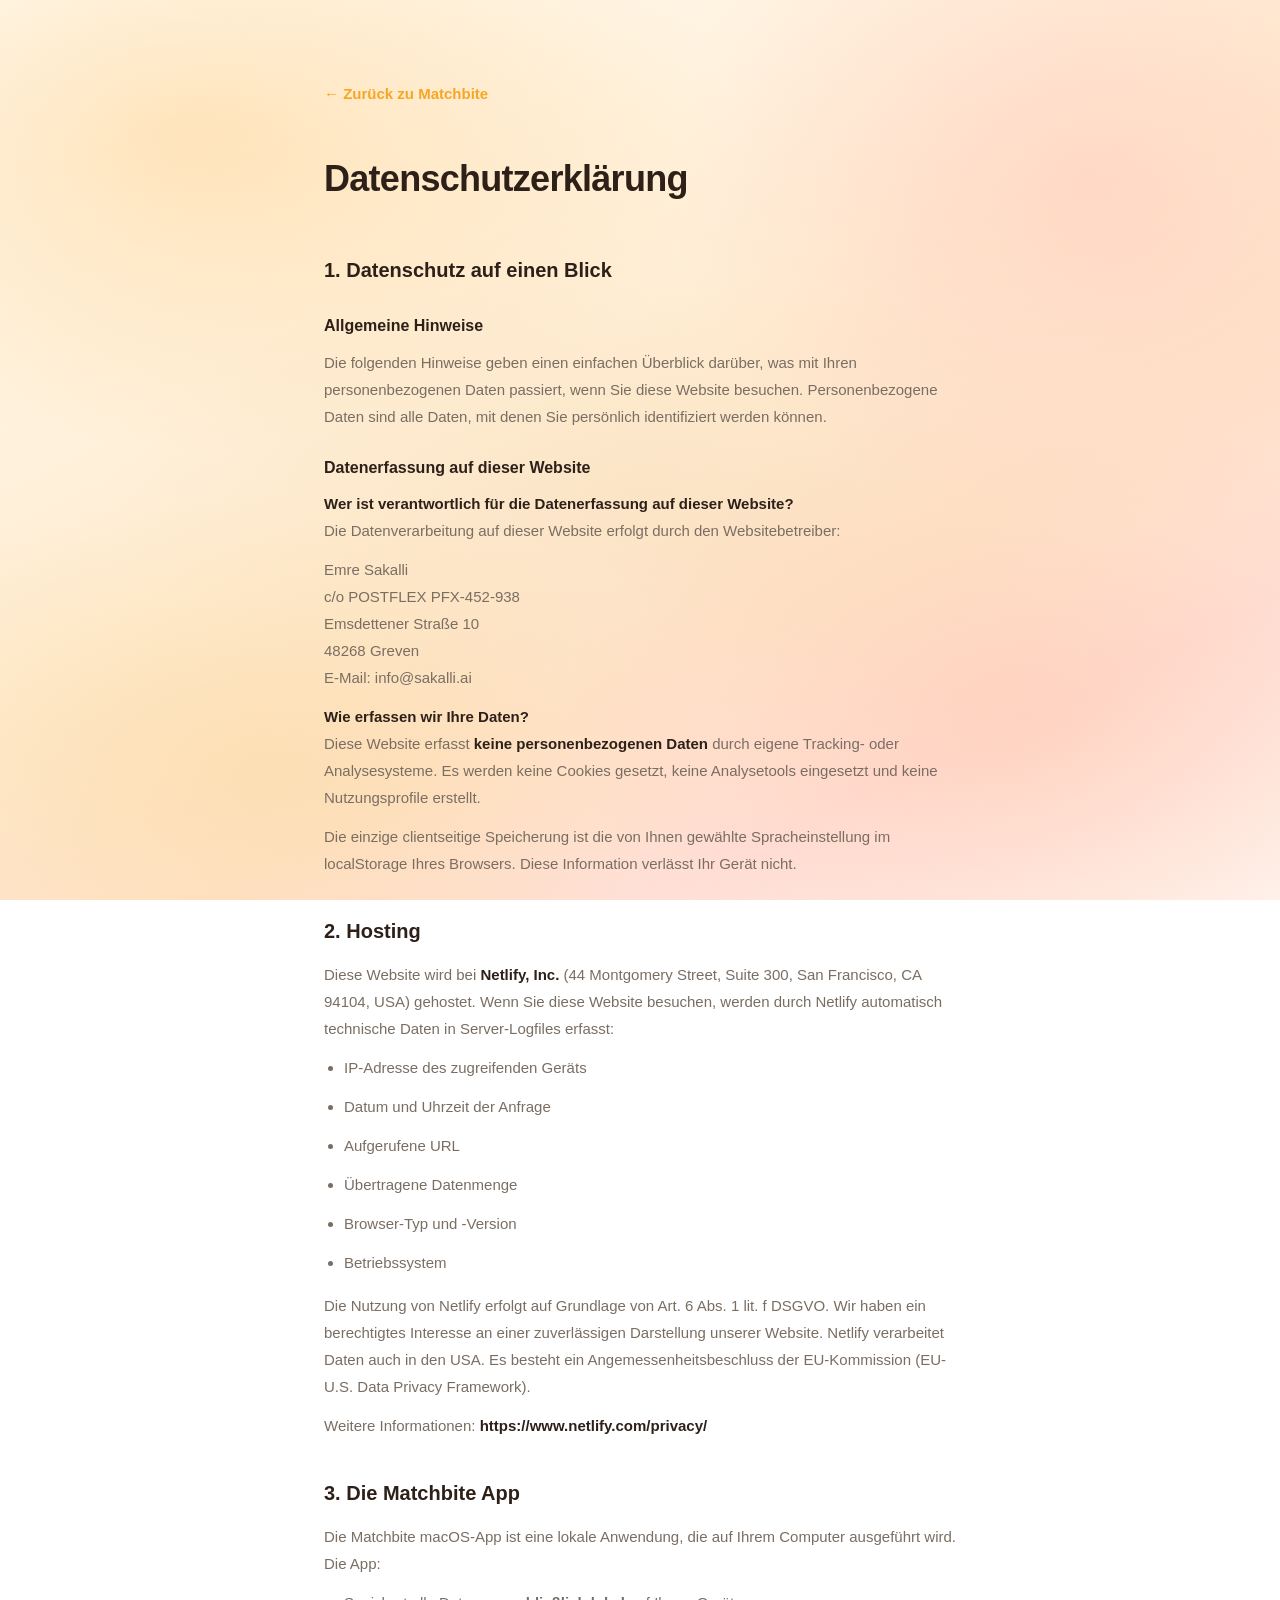
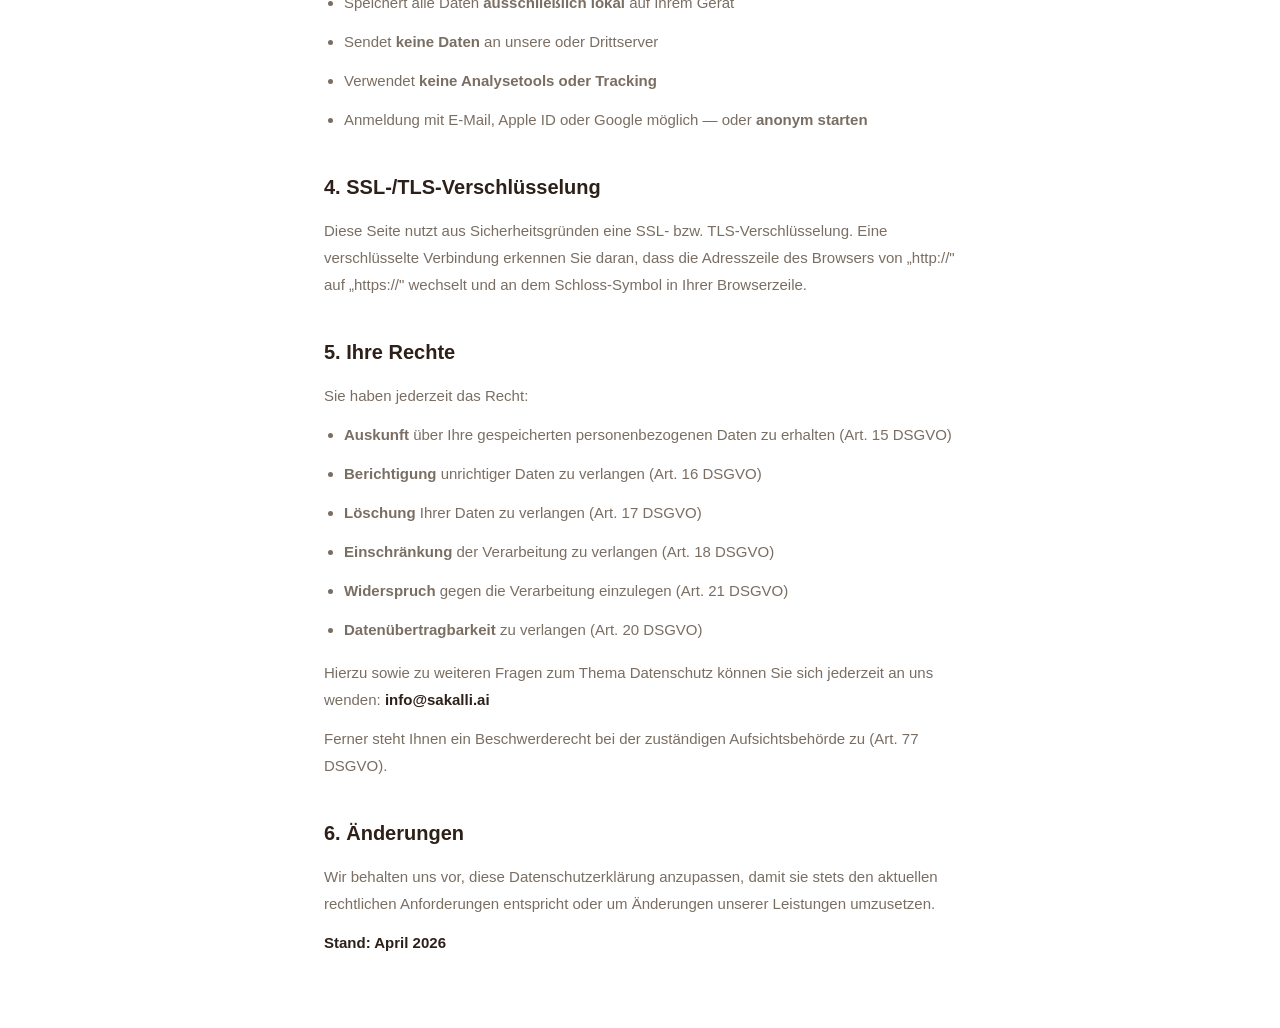
==== commit ebae066b: "Update account FAQ: email, Apple ID, Google, or anonymous login Co-Authored-By: Claude Opus 4.6 <nor" ====
--- a/datenschutz.html
+++ b/datenschutz.html
@@ -106,7 +106,7 @@
             <li>Speichert alle Daten <strong>ausschließlich lokal</strong> auf Ihrem Gerät</li>
             <li>Sendet <strong>keine Daten</strong> an unsere oder Drittserver</li>
             <li>Verwendet <strong>keine Analysetools oder Tracking</strong></li>
-            <li>Erfordert eine <strong>kostenlose Registrierung</strong> — ohne Abo oder versteckte Kosten</li>
+            <li>Anmeldung mit E-Mail, Apple ID oder Google möglich — oder <strong>anonym starten</strong></li>
         </ul>
 
         <h2>4. SSL-/TLS-Verschlüsselung</h2>
